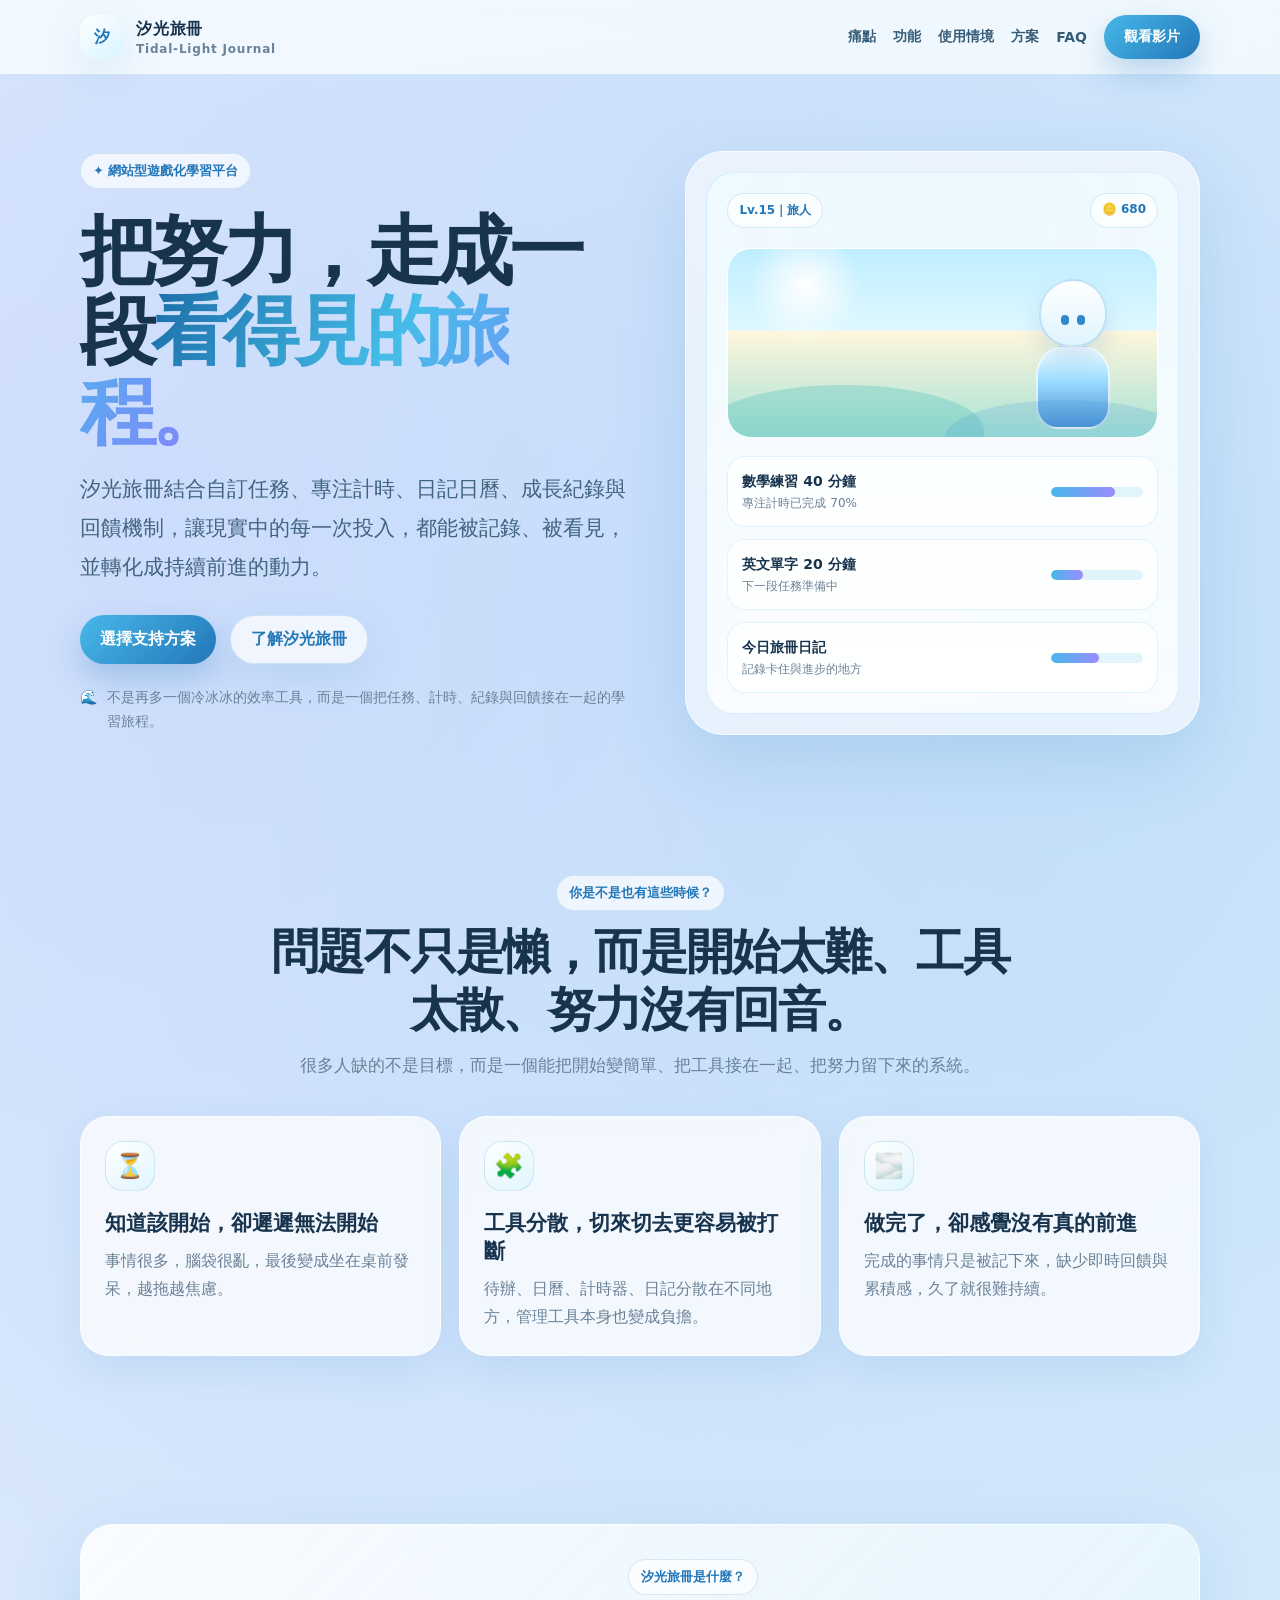
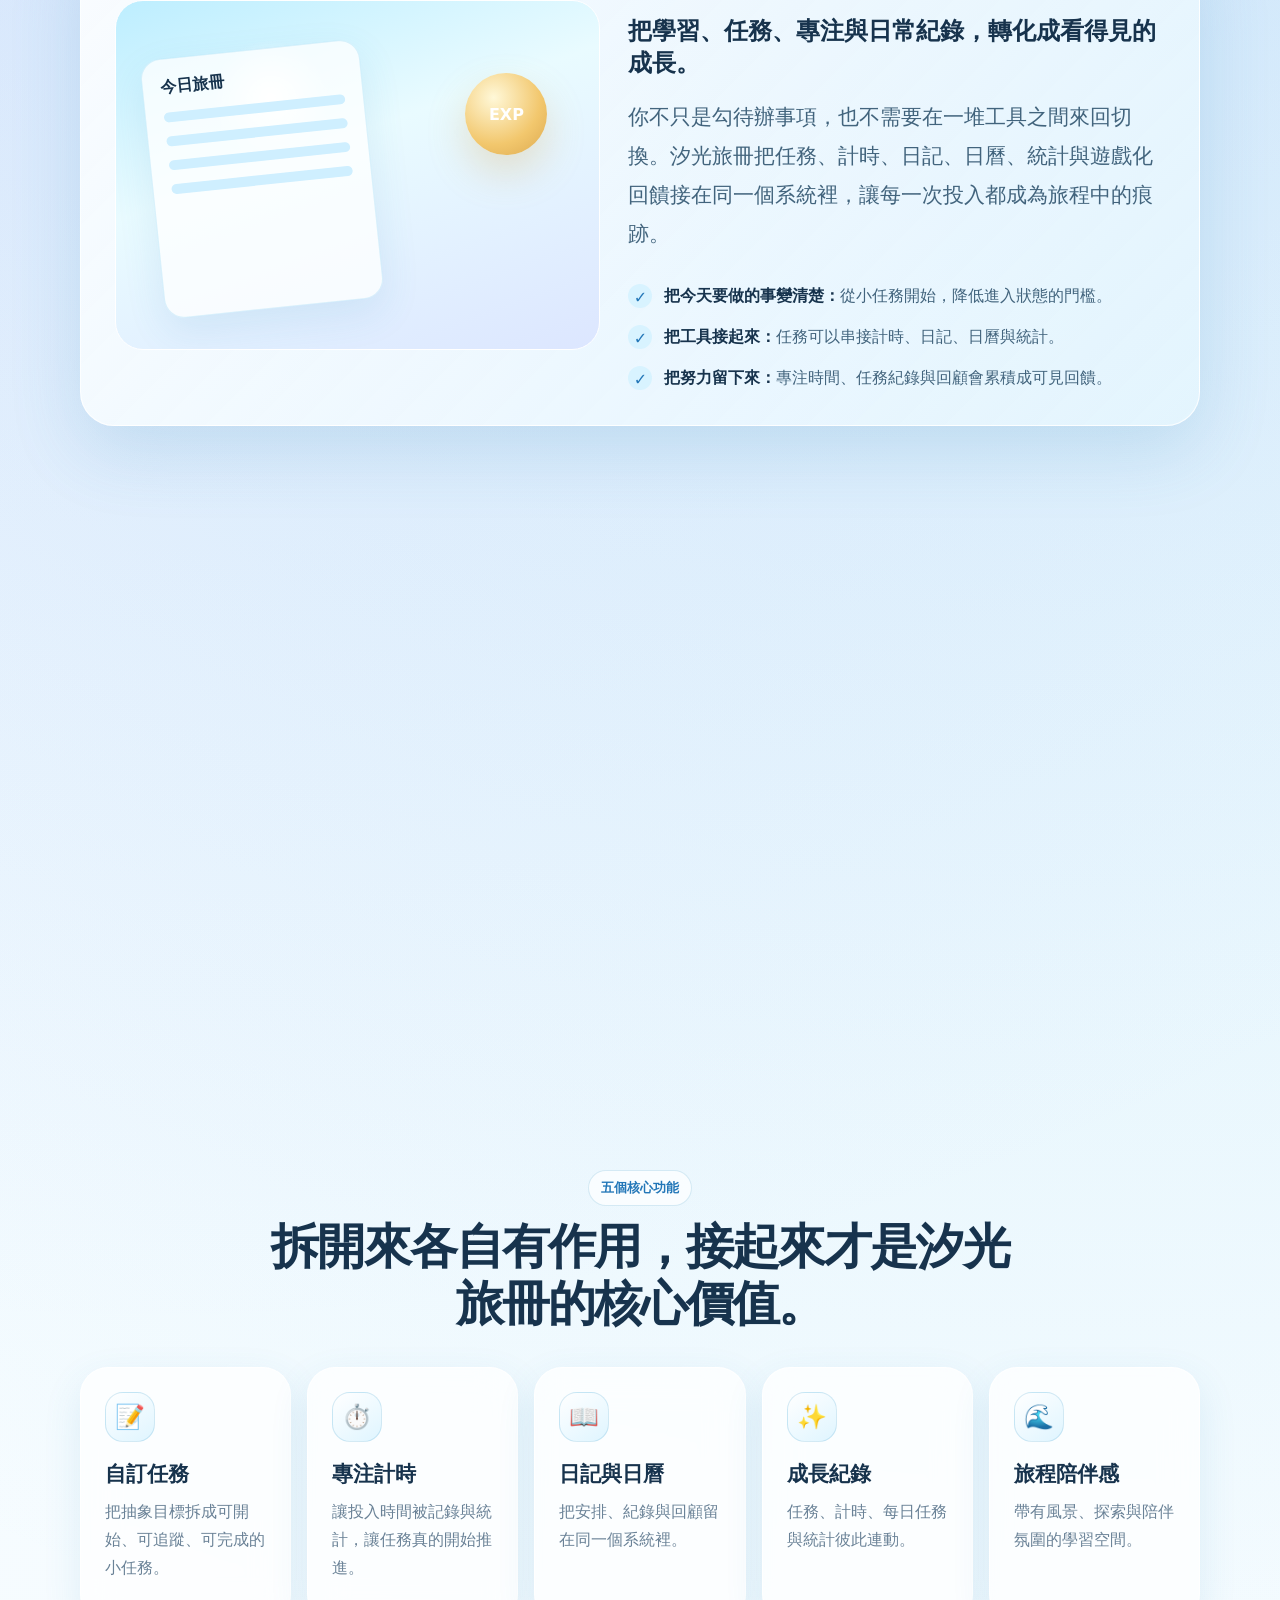
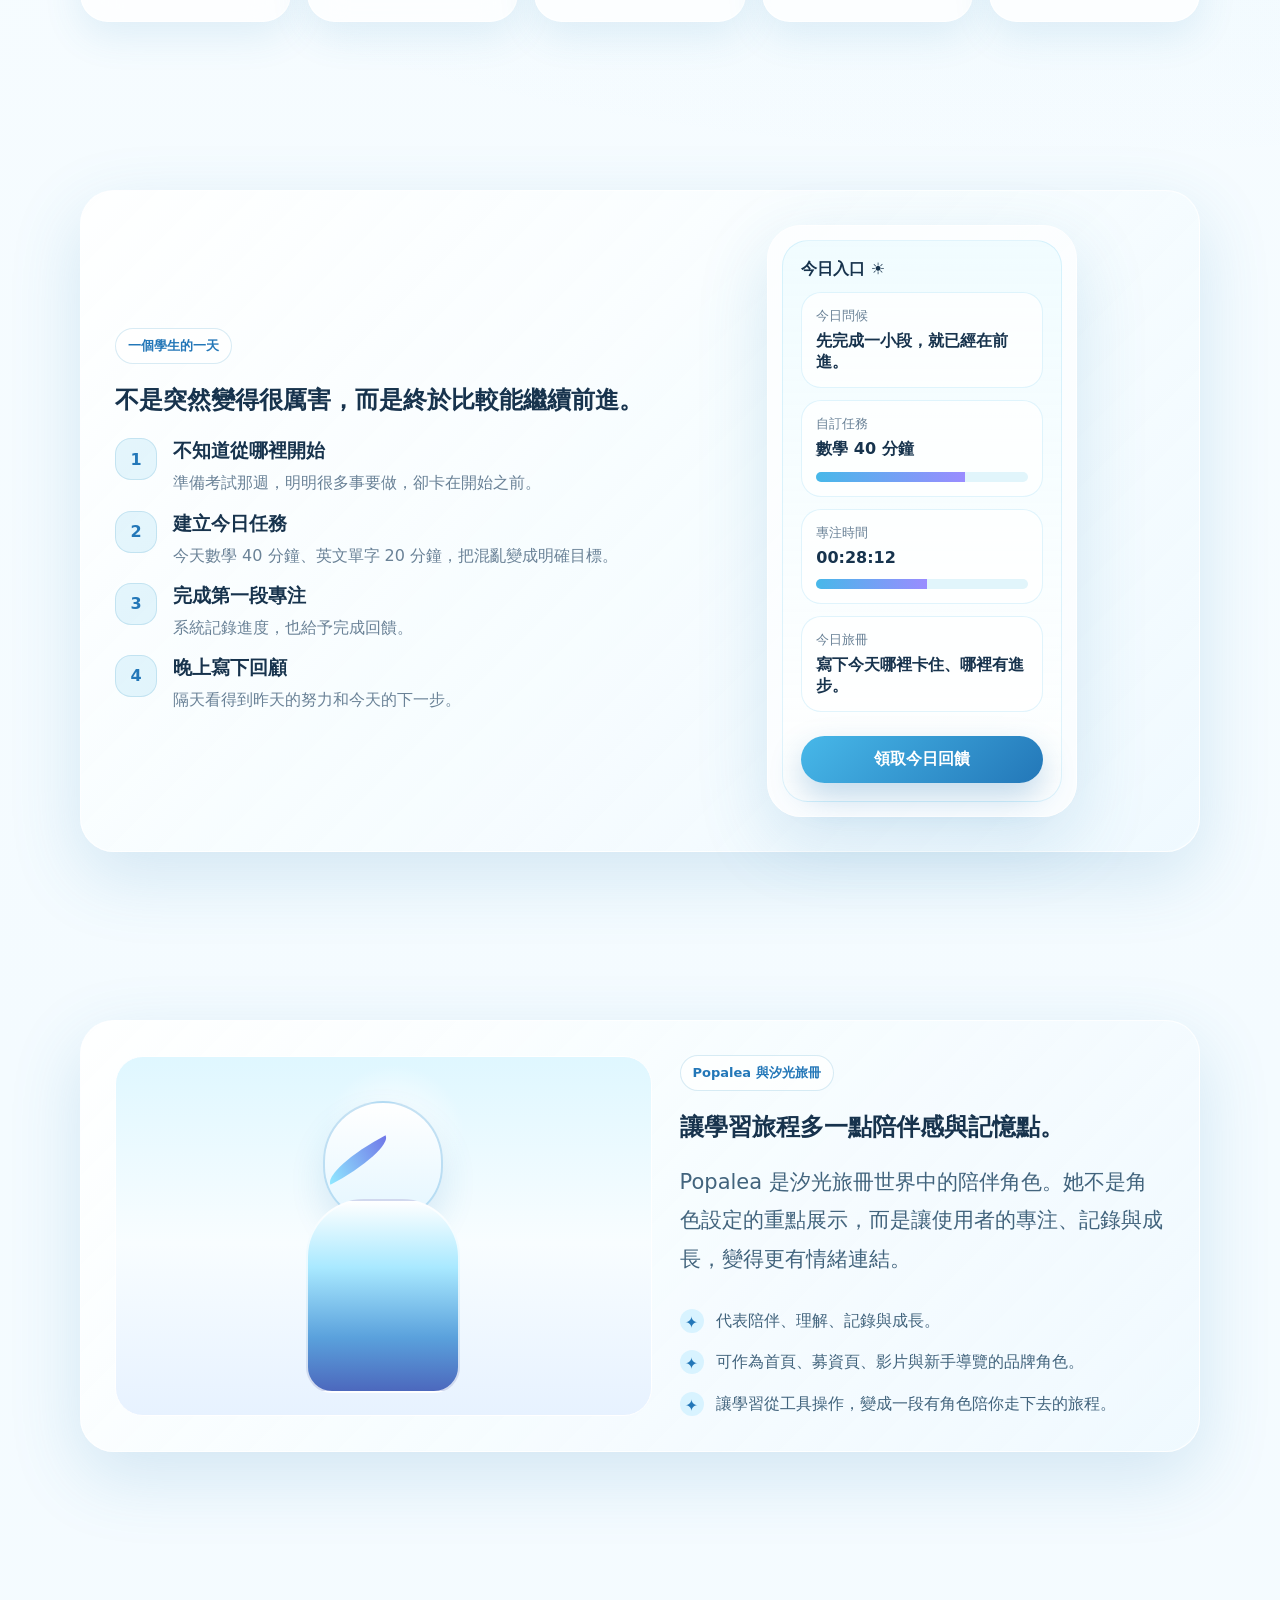
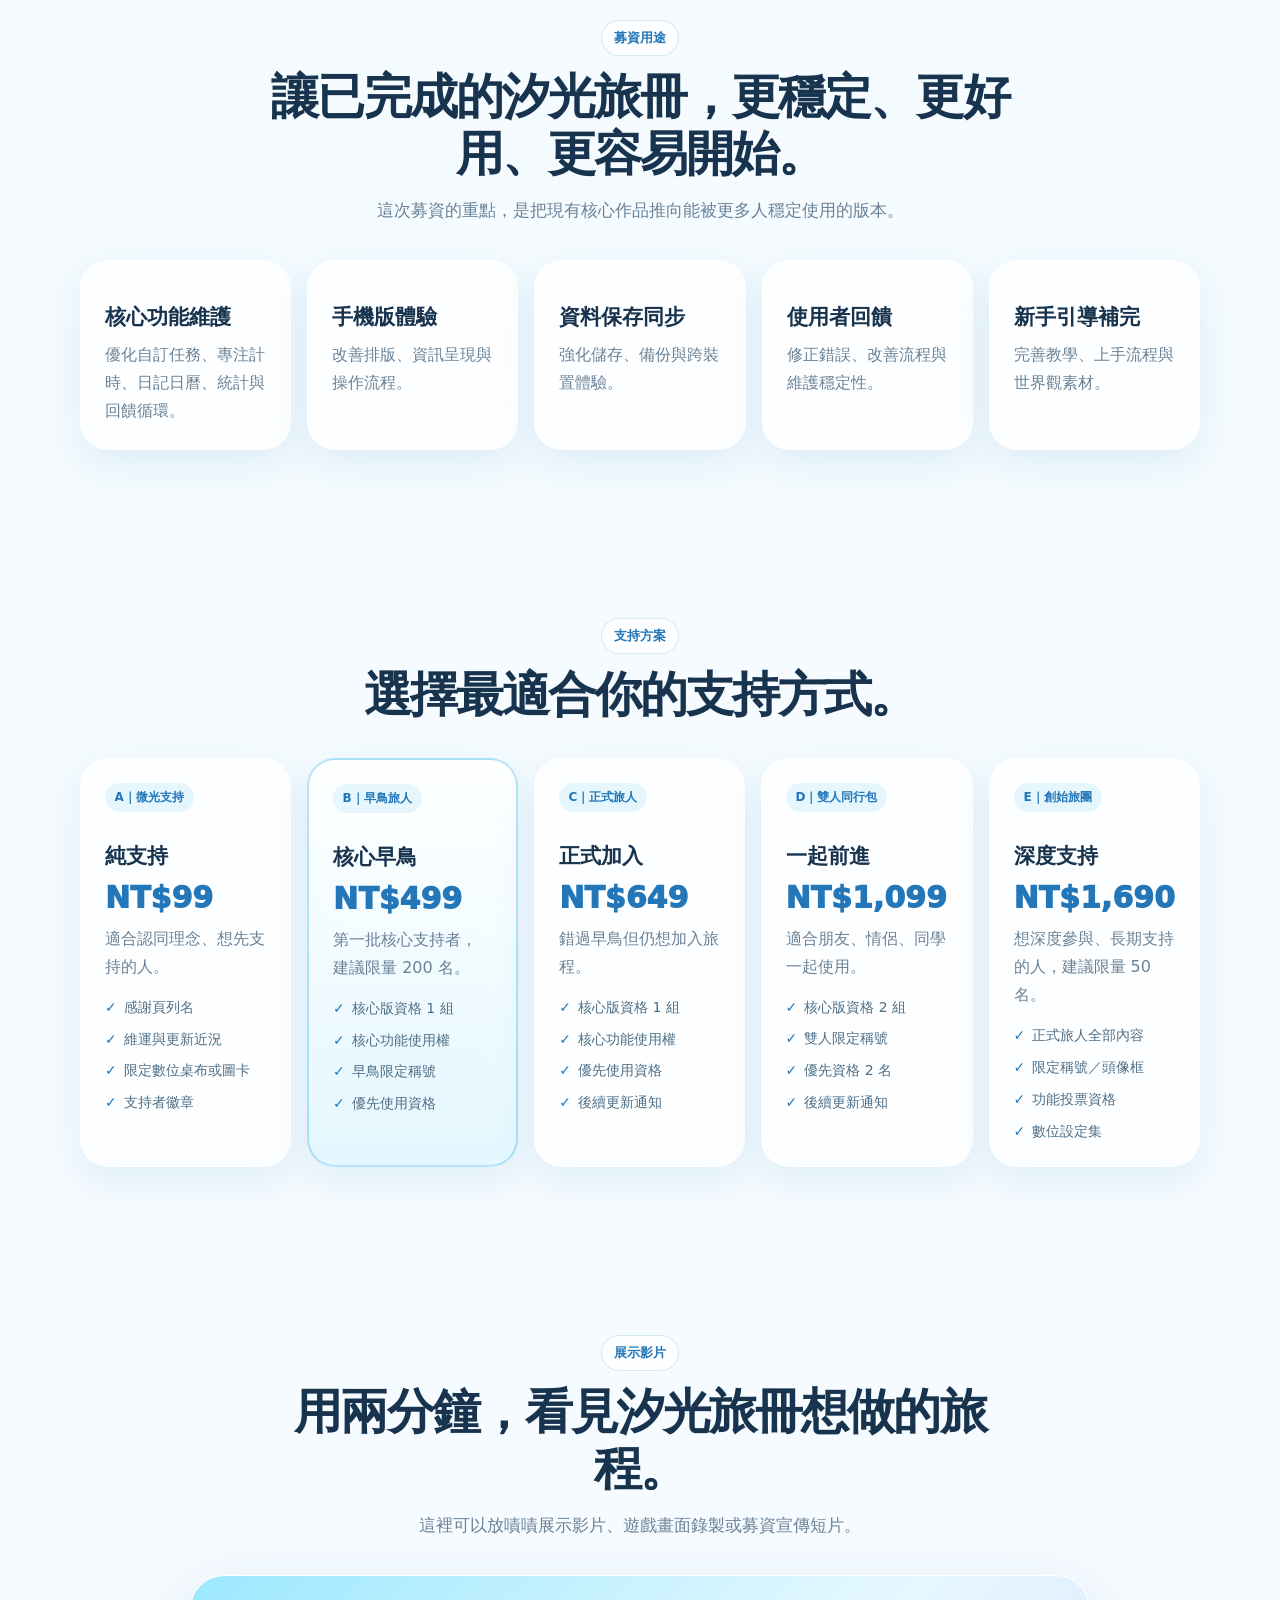
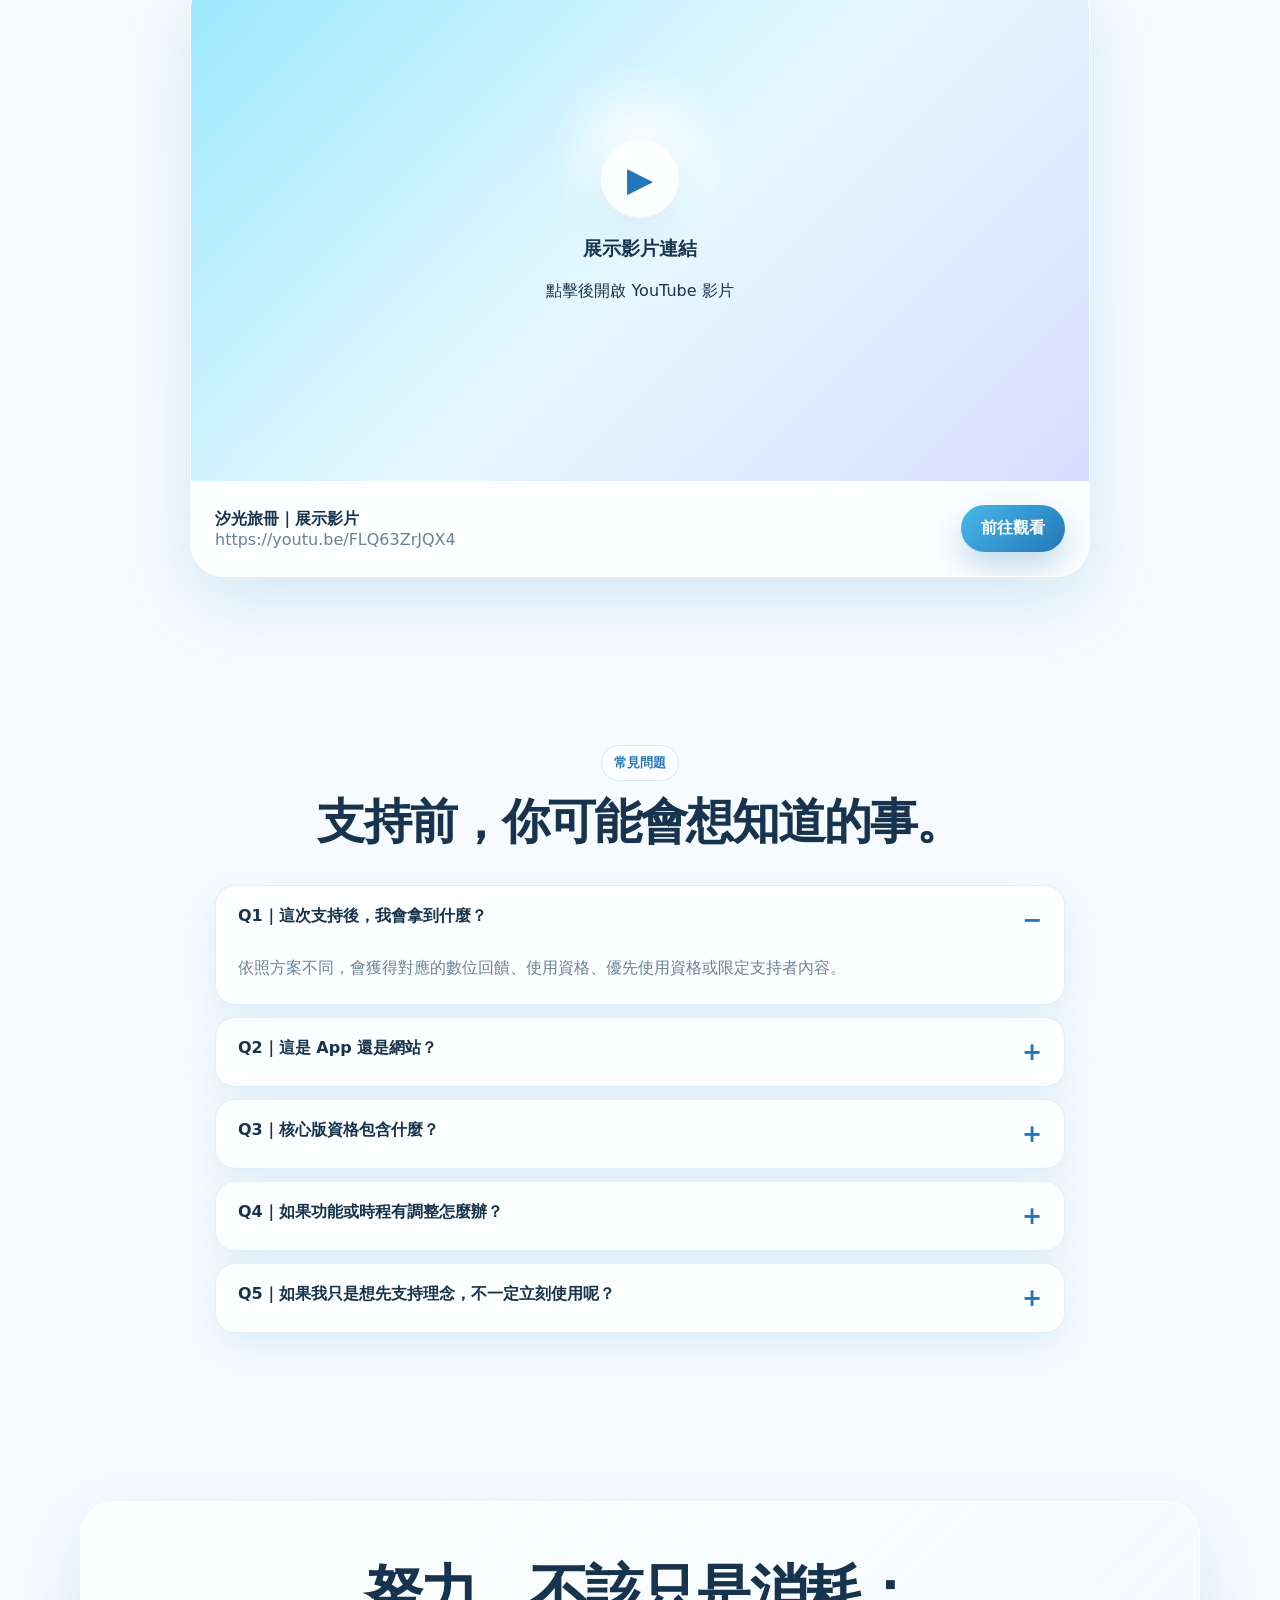
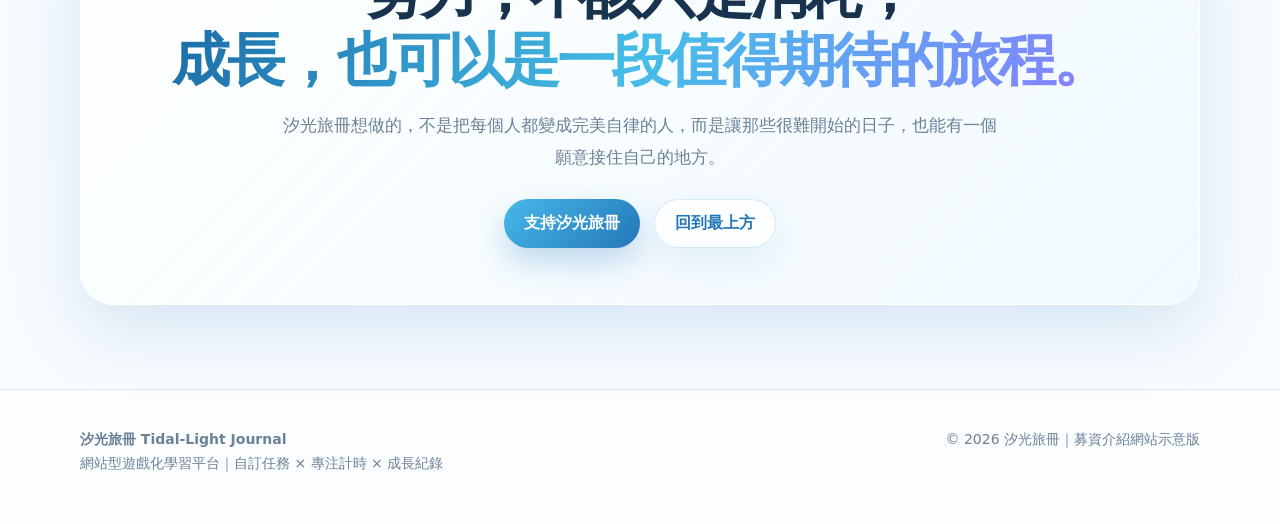
==== index.html @ 8e808dd4 "Rename xi_light_journal_intro_site.html to index.html" ====
<!DOCTYPE html>
<html lang="zh-Hant">
<head>
  <meta charset="UTF-8" />
  <meta name="viewport" content="width=device-width, initial-scale=1.0" />
  <title>汐光旅冊｜介紹網站</title>
  <meta name="description" content="汐光旅冊是一個以遊戲化為核心的網站型學習平台，結合自訂任務、專注計時、日記日曆、成長紀錄與回饋機制。" />
  <style>
    :root{
      --bg:#f4fbff;--card:rgba(255,255,255,.75);--ink:#17334d;--muted:#6a8297;--blue:#47b8e9;--deep:#2377b8;--line:rgba(77,162,206,.22);--gold:#f2c76d;--purple:#9a8cff;--shadow:0 24px 70px rgba(58,139,190,.18);--soft:0 14px 38px rgba(58,139,190,.12);--r:28px;--max:1120px
    }
    *{box-sizing:border-box} html{scroll-behavior:smooth} body{margin:0;font-family:"Noto Sans TC","Microsoft JhengHei",system-ui,sans-serif;color:var(--ink);background:radial-gradient(circle at 12% 6%,rgba(154,140,255,.2),transparent 30%),radial-gradient(circle at 84% 8%,rgba(71,184,233,.28),transparent 34%),linear-gradient(180deg,#fbfeff 0%,var(--bg) 50%,#f8fbff 100%);overflow-x:hidden} a{text-decoration:none;color:inherit}.container{width:min(var(--max),calc(100% - 40px));margin:auto}.nav{position:sticky;top:0;z-index:20;background:rgba(248,253,255,.82);backdrop-filter:blur(18px);border-bottom:1px solid var(--line)}.navin{height:74px;display:flex;align-items:center;justify-content:space-between;gap:18px}.brand{display:flex;align-items:center;gap:12px;font-weight:900;letter-spacing:.05em}.mark{width:44px;height:44px;border-radius:16px;display:grid;place-items:center;background:linear-gradient(140deg,#fff,#d7f4ff);color:var(--deep);box-shadow:var(--soft)}.brand small{display:block;color:var(--muted);font-size:12px;margin-top:2px}.links{display:flex;align-items:center;gap:17px;font-size:14px;font-weight:800;color:#365c78}.btn{display:inline-flex;align-items:center;justify-content:center;gap:8px;border-radius:999px;padding:13px 20px;font-weight:900;transition:.22s;white-space:nowrap}.btn:hover{transform:translateY(-2px)}.primary{color:white;background:linear-gradient(135deg,var(--blue),var(--deep));box-shadow:0 14px 32px rgba(35,119,184,.28)}.ghost{color:var(--deep);background:rgba(255,255,255,.72);border:1px solid var(--line);box-shadow:var(--soft)}.menu{display:none;border:1px solid var(--line);background:#fff;border-radius:14px;width:44px;height:44px;color:var(--deep);font-size:22px}.hero{padding:76px 0 56px}.hero-grid{display:grid;grid-template-columns:1.04fr .96fr;gap:48px;align-items:center}.eyebrow{display:inline-flex;align-items:center;gap:8px;padding:8px 12px;border:1px solid var(--line);border-radius:999px;background:rgba(255,255,255,.7);color:var(--deep);font-size:13px;font-weight:900}.hero h1{font-size:clamp(42px,6vw,76px);line-height:1.06;margin:22px 0 18px;letter-spacing:-.06em}.grad{background:linear-gradient(120deg,#1b6da7,#45bde8 50%,#897fff);-webkit-background-clip:text;background-clip:text;color:transparent}.lead{font-size:clamp(17px,2vw,21px);line-height:1.85;color:#42647d;margin:0 0 28px}.actions{display:flex;gap:14px;flex-wrap:wrap}.note{display:flex;gap:10px;margin-top:22px;color:var(--muted);line-height:1.7;font-size:14px}.mock{position:relative}.app{position:relative;min-height:520px;padding:20px;border-radius:38px;background:rgba(255,255,255,.58);border:1px solid rgba(255,255,255,.78);box-shadow:var(--shadow);backdrop-filter:blur(22px);overflow:hidden}.screen{min-height:480px;border-radius:28px;background:linear-gradient(180deg,rgba(239,250,255,.94),rgba(255,255,255,.76)),radial-gradient(circle at 50% 0%,rgba(71,184,233,.32),transparent 46%);border:1px solid rgba(71,184,233,.18);padding:20px;overflow:hidden}.screen-top{display:flex;justify-content:space-between;margin-bottom:20px}.pill{padding:8px 11px;border-radius:999px;background:rgba(255,255,255,.72);border:1px solid var(--line);font-size:12px;font-weight:800;color:var(--deep)}.scene{height:190px;border-radius:24px;border:1px solid #fff;background:radial-gradient(circle at 18% 20%,#fff,transparent 15%),linear-gradient(180deg,#bfeeff 0%,#dff8ff 43%,#fef6dc 44%,#a7e2d6 100%);position:relative;overflow:hidden}.scene:before,.scene:after{content:"";position:absolute;bottom:-38px;border-radius:50% 50% 0 0;background:rgba(75,185,184,.3)}.scene:before{width:280px;height:90px;left:-24px}.scene:after{width:240px;height:75px;right:-28px;background:rgba(60,157,211,.2)}.girl{position:absolute;right:36px;bottom:20px;width:96px;height:138px}.head{width:68px;height:68px;margin:auto;border-radius:50% 50% 46% 46%;background:linear-gradient(180deg,#fff,#dff4ff);border:2px solid rgba(90,170,220,.32);position:relative;box-shadow:0 12px 24px rgba(35,119,184,.16)}.head:before,.head:after{content:"";position:absolute;top:34px;width:8px;height:10px;border-radius:999px;background:#3188c8}.head:before{left:20px}.head:after{right:20px}.body{margin:-2px auto 0;width:74px;height:84px;border-radius:30px 30px 22px 22px;background:linear-gradient(180deg,#f8fdff,#9bddff 42%,#4e8fd6);border:2px solid rgba(255,255,255,.72)}.tasks{display:grid;gap:12px;margin-top:18px}.task{display:flex;justify-content:space-between;gap:12px;align-items:center;padding:14px;border-radius:18px;background:rgba(255,255,255,.76);border:1px solid rgba(71,184,233,.16)}.task strong{font-size:14px}.task span{display:block;color:var(--muted);font-size:12px;margin-top:4px}.prog{width:92px;height:10px;border-radius:999px;background:#e2f4fb;overflow:hidden;flex:none}.prog i{display:block;height:100%;border-radius:inherit;background:linear-gradient(90deg,var(--blue),var(--purple))}section{padding:84px 0}.section-head{text-align:center;max-width:780px;margin:0 auto 34px}.section-head h2{font-size:clamp(30px,4vw,48px);line-height:1.2;margin:12px 0;letter-spacing:-.04em}.section-head p{margin:0;color:var(--muted);font-size:17px;line-height:1.85}.grid3{display:grid;grid-template-columns:repeat(3,1fr);gap:18px}.card{background:var(--card);border:1px solid rgba(255,255,255,.82);border-radius:var(--r);padding:24px;box-shadow:var(--soft);backdrop-filter:blur(18px)}.icon{width:50px;height:50px;border-radius:18px;background:linear-gradient(145deg,#fff,#dff5ff);color:var(--deep);display:grid;place-items:center;font-size:24px;border:1px solid var(--line)}.card h3{margin:18px 0 10px;font-size:21px}.card p{margin:0;color:var(--muted);line-height:1.75}.what{display:grid;grid-template-columns:.95fr 1.05fr;gap:28px;align-items:center;padding:34px;border-radius:34px;background:linear-gradient(135deg,rgba(255,255,255,.86),rgba(230,247,255,.72));border:1px solid rgba(255,255,255,.86);box-shadow:var(--shadow)}.visual{min-height:350px;border-radius:28px;background:radial-gradient(circle at 32% 28%,#fff,transparent 14%),linear-gradient(160deg,#bdeeff,#e9fbff 42%,#dce6ff);position:relative;overflow:hidden;border:1px solid #fff}.journal{position:absolute;left:36px;top:48px;width:220px;height:260px;border-radius:20px;background:rgba(255,255,255,.76);border:1px solid rgba(71,184,233,.18);box-shadow:var(--soft);transform:rotate(-6deg);padding:18px}.journal div{height:10px;border-radius:999px;background:#cfefff;margin:14px 0}.coin{position:absolute;right:52px;top:72px;width:82px;height:82px;border-radius:50%;background:radial-gradient(circle at 35% 30%,#fff8d8,#f2c76d 60%,#dba84e);display:grid;place-items:center;color:white;font-weight:900;box-shadow:0 18px 38px rgba(219,168,78,.28)}.checks{display:grid;gap:14px;margin-top:22px}.check{display:flex;gap:12px;line-height:1.7;color:#42647d}.check b{color:var(--ink)}.badge{width:24px;height:24px;display:grid;place-items:center;flex:none;border-radius:999px;background:#d8f3ff;color:var(--deep);font-weight:900;margin-top:2px}.flow{display:grid;grid-template-columns:repeat(5,1fr);gap:14px}.step{text-align:center;padding:22px 16px;border-radius:22px;background:rgba(255,255,255,.72);border:1px solid rgba(71,184,233,.18);box-shadow:var(--soft)}.num{width:38px;height:38px;margin:0 auto 12px;border-radius:14px;background:linear-gradient(135deg,var(--blue),var(--deep));display:grid;place-items:center;color:white;font-weight:900}.step h3{font-size:16px;margin:0 0 8px}.step p{font-size:13px;color:var(--muted);line-height:1.6;margin:0}.features,.plans,.use{display:grid;grid-template-columns:repeat(5,1fr);gap:16px}.feature{min-height:255px}.story,.popalea,.cta-card{border-radius:34px;background:linear-gradient(135deg,rgba(255,255,255,.88),rgba(238,249,255,.74));border:1px solid rgba(255,255,255,.86);box-shadow:var(--shadow);padding:34px}.story-grid,.pop-grid{display:grid;grid-template-columns:1.05fr .95fr;gap:28px;align-items:center}.timeline{display:grid;gap:14px;margin-top:22px}.ti{display:grid;grid-template-columns:44px 1fr;gap:14px}.dot{width:42px;height:42px;border-radius:16px;background:rgba(71,184,233,.13);border:1px solid var(--line);color:var(--deep);display:grid;place-items:center;font-weight:900}.ti h3{margin:0 0 5px}.ti p{margin:0;color:var(--muted);line-height:1.7}.phone{max-width:310px;margin:auto;padding:14px;border-radius:34px;background:rgba(255,255,255,.66);border:1px solid #fff;box-shadow:var(--shadow)}.phones{min-height:520px;border-radius:26px;padding:18px;background:linear-gradient(180deg,rgba(240,252,255,.96),rgba(255,255,255,.78));border:1px solid rgba(71,184,233,.16)}.mini{background:rgba(255,255,255,.75);border:1px solid rgba(71,184,233,.16);border-radius:20px;padding:14px;margin:12px 0}.mini small{display:block;color:var(--muted);margin-bottom:6px}.bar{height:10px;background:#e1f5fb;border-radius:999px;overflow:hidden;margin-top:12px}.bar i{display:block;height:100%;background:linear-gradient(90deg,var(--blue),var(--purple))}.pop-visual{min-height:360px;border-radius:28px;background:radial-gradient(circle at 52% 22%,#fff,transparent 18%),linear-gradient(180deg,#dff7ff,#f8fdff 52%,#e7f2ff);position:relative;border:1px solid #fff;overflow:hidden}.pop-figure{position:absolute;left:50%;bottom:22px;transform:translateX(-50%);width:190px;height:300px}.pop-figure:before{content:"";position:absolute;left:50%;transform:translateX(-50%);top:8px;width:116px;height:116px;border-radius:50% 50% 45% 45%;background:linear-gradient(#fff,#e4f6ff);border:2px solid rgba(90,170,220,.35);box-shadow:0 18px 35px rgba(35,119,184,.14)}.pop-figure:after{content:"";position:absolute;left:50%;transform:translateX(-50%);bottom:0;width:150px;height:190px;border-radius:58px 58px 26px 26px;background:linear-gradient(180deg,#fff,#a9e9ff 35%,#5aa1dc 72%,#4c68bd);border:2px solid rgba(255,255,255,.74)}.feather{position:absolute;left:34px;top:58px;width:72px;height:18px;border-radius:100% 0 100% 0;background:linear-gradient(90deg,#90e8ff,#7077e8);transform:rotate(-28deg);z-index:2}.price{font-size:30px;font-weight:950;color:var(--deep);margin:8px 0 10px}.tag{display:inline-flex;padding:6px 10px;border-radius:999px;background:rgba(71,184,233,.12);color:var(--deep);font-size:12px;font-weight:900;margin-bottom:12px}.plan{min-height:330px}.featured{border:2px solid rgba(71,184,233,.38);transform:translateY(-8px);background:linear-gradient(180deg,rgba(255,255,255,.88),rgba(222,246,255,.74))}.plan ul{list-style:none;padding:0;margin:16px 0 0;display:grid;gap:10px;color:#4e6e86;font-size:14px;line-height:1.55}.plan li:before{content:"✓";color:var(--deep);font-weight:900;margin-right:7px}.faq{max-width:850px;margin:auto;display:grid;gap:12px}details{border-radius:20px;background:rgba(255,255,255,.74);border:1px solid rgba(71,184,233,.18);box-shadow:var(--soft);overflow:hidden}summary{cursor:pointer;padding:20px 22px;font-weight:900;list-style:none;display:flex;justify-content:space-between;gap:16px}summary::-webkit-details-marker{display:none}summary:after{content:"+";color:var(--deep);font-size:24px}details[open] summary:after{content:"−"}details p{margin:0;padding:0 22px 22px;color:var(--muted);line-height:1.75}.video-card{max-width:900px;margin:auto;border-radius:34px;overflow:hidden;background:rgba(255,255,255,.74);border:1px solid #fff;box-shadow:var(--shadow)}.video{aspect-ratio:16/9;background:radial-gradient(circle at 50% 35%,#fff,transparent 16%),linear-gradient(135deg,#9ce8ff,#e6f8ff 52%,#d9ddff);display:grid;place-items:center;text-align:center;padding:28px}.play{width:78px;height:78px;margin:0 auto 18px;border-radius:50%;background:rgba(255,255,255,.78);color:var(--deep);font-size:34px;display:grid;place-items:center;box-shadow:var(--soft)}.video-info{padding:24px;display:flex;justify-content:space-between;align-items:center;gap:18px;flex-wrap:wrap}.cta-card{text-align:center;padding:56px 28px}.cta-card h2{font-size:clamp(32px,4.8vw,58px);line-height:1.18;letter-spacing:-.05em;margin:0 0 14px}.cta-card p{max-width:720px;margin:0 auto 26px;color:var(--muted);line-height:1.9;font-size:17px}footer{padding:38px 0 48px;border-top:1px solid var(--line);color:var(--muted);background:rgba(255,255,255,.34)}.footer{display:flex;justify-content:space-between;gap:20px;flex-wrap:wrap;font-size:14px;line-height:1.7}.reveal{opacity:0;transform:translateY(18px);transition:.7s}.reveal.show{opacity:1;transform:translateY(0)}.top{position:fixed;right:22px;bottom:22px;width:48px;height:48px;border-radius:16px;border:1px solid #fff;background:rgba(255,255,255,.78);color:var(--deep);box-shadow:var(--soft);display:grid;place-items:center;font-weight:900;opacity:0;transform:translateY(10px);transition:.22s}.top.show{opacity:1;transform:translateY(0)}@media(max-width:1080px){.features,.plans,.use{grid-template-columns:repeat(2,1fr)}.flow{grid-template-columns:repeat(3,1fr)}.featured{transform:none}}@media(max-width:880px){.hero-grid,.what,.story-grid,.pop-grid{grid-template-columns:1fr}.grid3{grid-template-columns:1fr}.links{position:absolute;left:20px;right:20px;top:84px;padding:18px;display:none;flex-direction:column;align-items:stretch;border-radius:24px;background:rgba(255,255,255,.96);box-shadow:var(--shadow);border:1px solid #fff}.links.open{display:flex}.links .btn{width:100%}.menu{display:block}.navin{height:68px}}@media(max-width:640px){.container{width:min(100% - 28px,var(--max))}.hero{padding:52px 0 34px}.actions{flex-direction:column}.btn{width:100%}section{padding:64px 0}.features,.plans,.use,.flow{grid-template-columns:1fr}.what,.story,.popalea{padding:22px}.app{padding:12px;border-radius:28px}.screen{padding:14px}.video-info{align-items:stretch}}
  </style>
</head>
<body>
  <header class="nav"><div class="container navin"><a class="brand" href="#top"><span class="mark">汐</span><span>汐光旅冊<small>Tidal-Light Journal</small></span></a><button class="menu" id="menu">☰</button><nav class="links" id="links"><a href="#problem">痛點</a><a href="#features">功能</a><a href="#story">使用情境</a><a href="#plans">方案</a><a href="#faq">FAQ</a><a class="btn primary" href="#video">觀看影片</a></nav></div></header>
  <main id="top">
    <section class="hero"><div class="container hero-grid"><div class="reveal"><span class="eyebrow">✦ 網站型遊戲化學習平台</span><h1>把努力，走成一段<span class="grad">看得見的旅程。</span></h1><p class="lead">汐光旅冊結合自訂任務、專注計時、日記日曆、成長紀錄與回饋機制，讓現實中的每一次投入，都能被記錄、被看見，並轉化成持續前進的動力。</p><div class="actions"><a class="btn primary" href="#plans">選擇支持方案</a><a class="btn ghost" href="#what">了解汐光旅冊</a></div><div class="note"><span>🌊</span><span>不是再多一個冷冰冰的效率工具，而是一個把任務、計時、紀錄與回饋接在一起的學習旅程。</span></div></div><div class="mock reveal"><div class="app"><div class="screen"><div class="screen-top"><span class="pill">Lv.15｜旅人</span><span class="pill">🪙 680</span></div><div class="scene"><div class="girl"><div class="head"></div><div class="body"></div></div></div><div class="tasks"><div class="task"><div><strong>數學練習 40 分鐘</strong><span>專注計時已完成 70%</span></div><div class="prog"><i style="width:70%"></i></div></div><div class="task"><div><strong>英文單字 20 分鐘</strong><span>下一段任務準備中</span></div><div class="prog"><i style="width:35%"></i></div></div><div class="task"><div><strong>今日旅冊日記</strong><span>記錄卡住與進步的地方</span></div><div class="prog"><i style="width:52%"></i></div></div></div></div></div></div></div></section>
    <section id="problem"><div class="container"><div class="section-head reveal"><span class="eyebrow">你是不是也有這些時候？</span><h2>問題不只是懶，而是開始太難、工具太散、努力沒有回音。</h2><p>很多人缺的不是目標，而是一個能把開始變簡單、把工具接在一起、把努力留下來的系統。</p></div><div class="grid3"><article class="card reveal"><div class="icon">⏳</div><h3>知道該開始，卻遲遲無法開始</h3><p>事情很多，腦袋很亂，最後變成坐在桌前發呆，越拖越焦慮。</p></article><article class="card reveal"><div class="icon">🧩</div><h3>工具分散，切來切去更容易被打斷</h3><p>待辦、日曆、計時器、日記分散在不同地方，管理工具本身也變成負擔。</p></article><article class="card reveal"><div class="icon">🌫️</div><h3>做完了，卻感覺沒有真的前進</h3><p>完成的事情只是被記下來，缺少即時回饋與累積感，久了就很難持續。</p></article></div></div></section>
    <section id="what"><div class="container"><div class="what reveal"><div class="visual"><div class="journal"><strong>今日旅冊</strong><div></div><div></div><div></div><div></div></div><div class="coin">EXP</div></div><div><span class="eyebrow">汐光旅冊是什麼？</span><h2>把學習、任務、專注與日常紀錄，轉化成看得見的成長。</h2><p class="lead">你不只是勾待辦事項，也不需要在一堆工具之間來回切換。汐光旅冊把任務、計時、日記、日曆、統計與遊戲化回饋接在同一個系統裡，讓每一次投入都成為旅程中的痕跡。</p><div class="checks"><div class="check"><span class="badge">✓</span><span><b>把今天要做的事變清楚：</b>從小任務開始，降低進入狀態的門檻。</span></div><div class="check"><span class="badge">✓</span><span><b>把工具接起來：</b>任務可以串接計時、日記、日曆與統計。</span></div><div class="check"><span class="badge">✓</span><span><b>把努力留下來：</b>專注時間、任務紀錄與回顧會累積成可見回饋。</span></div></div></div></div></div></section>
    <section id="flow"><div class="container"><div class="section-head reveal"><span class="eyebrow">使用循環</span><h2>建立任務 → 串接工具 → 開始投入 → 形成回饋 → 繼續前進</h2><p>汐光旅冊接起來的不是單一功能，而是一條從「想做」走到「真的開始」的路。</p></div><div class="flow"><div class="step reveal"><div class="num">1</div><h3>建立任務</h3><p>把今天要做的事拆成可執行的小目標。</p></div><div class="step reveal"><div class="num">2</div><h3>串接工具</h3><p>任務連到計時、日記、日曆與統計。</p></div><div class="step reveal"><div class="num">3</div><h3>開始投入</h3><p>按下專注計時，先完成一小段。</p></div><div class="step reveal"><div class="num">4</div><h3>形成回饋</h3><p>留下時間、完成紀錄與成長進度。</p></div><div class="step reveal"><div class="num">5</div><h3>繼續前進</h3><p>隔天看見昨天的努力與下一步。</p></div></div></div></section>
    <section id="features"><div class="container"><div class="section-head reveal"><span class="eyebrow">五個核心功能</span><h2>拆開來各自有作用，接起來才是汐光旅冊的核心價值。</h2></div><div class="features"><article class="card feature reveal"><div class="icon">📝</div><h3>自訂任務</h3><p>把抽象目標拆成可開始、可追蹤、可完成的小任務。</p></article><article class="card feature reveal"><div class="icon">⏱️</div><h3>專注計時</h3><p>讓投入時間被記錄與統計，讓任務真的開始推進。</p></article><article class="card feature reveal"><div class="icon">📖</div><h3>日記與日曆</h3><p>把安排、紀錄與回顧留在同一個系統裡。</p></article><article class="card feature reveal"><div class="icon">✨</div><h3>成長紀錄</h3><p>任務、計時、每日任務與統計彼此連動。</p></article><article class="card feature reveal"><div class="icon">🌊</div><h3>旅程陪伴感</h3><p>帶有風景、探索與陪伴氛圍的學習空間。</p></article></div></div></section>
    <section id="story"><div class="container"><div class="story reveal"><div class="story-grid"><div><span class="eyebrow">一個學生的一天</span><h2>不是突然變得很厲害，而是終於比較能繼續前進。</h2><div class="timeline"><div class="ti"><div class="dot">1</div><div><h3>不知道從哪裡開始</h3><p>準備考試那週，明明很多事要做，卻卡在開始之前。</p></div></div><div class="ti"><div class="dot">2</div><div><h3>建立今日任務</h3><p>今天數學 40 分鐘、英文單字 20 分鐘，把混亂變成明確目標。</p></div></div><div class="ti"><div class="dot">3</div><div><h3>完成第一段專注</h3><p>系統記錄進度，也給予完成回饋。</p></div></div><div class="ti"><div class="dot">4</div><div><h3>晚上寫下回顧</h3><p>隔天看得到昨天的努力和今天的下一步。</p></div></div></div></div><div class="phone"><div class="phones"><strong>今日入口 ☀️</strong><div class="mini"><small>今日問候</small><strong>先完成一小段，就已經在前進。</strong></div><div class="mini"><small>自訂任務</small><strong>數學 40 分鐘</strong><div class="bar"><i style="width:70%"></i></div></div><div class="mini"><small>專注時間</small><strong>00:28:12</strong><div class="bar"><i style="width:52%"></i></div></div><div class="mini"><small>今日旅冊</small><strong>寫下今天哪裡卡住、哪裡有進步。</strong></div><a class="btn primary" href="#plans" style="width:100%;margin-top:12px">領取今日回饋</a></div></div></div></div></div></section>
    <section id="popalea"><div class="container"><div class="popalea reveal"><div class="pop-grid"><div class="pop-visual"><div class="pop-figure"><div class="feather"></div></div></div><div><span class="eyebrow">Popalea 與汐光旅冊</span><h2>讓學習旅程多一點陪伴感與記憶點。</h2><p class="lead">Popalea 是汐光旅冊世界中的陪伴角色。她不是角色設定的重點展示，而是讓使用者的專注、記錄與成長，變得更有情緒連結。</p><div class="checks"><div class="check"><span class="badge">✦</span><span>代表陪伴、理解、記錄與成長。</span></div><div class="check"><span class="badge">✦</span><span>可作為首頁、募資頁、影片與新手導覽的品牌角色。</span></div><div class="check"><span class="badge">✦</span><span>讓學習從工具操作，變成一段有角色陪你走下去的旅程。</span></div></div></div></div></div></div></section>
    <section id="use"><div class="container"><div class="section-head reveal"><span class="eyebrow">募資用途</span><h2>讓已完成的汐光旅冊，更穩定、更好用、更容易開始。</h2><p>這次募資的重點，是把現有核心作品推向能被更多人穩定使用的版本。</p></div><div class="use"><div class="card reveal"><h3>核心功能維護</h3><p>優化自訂任務、專注計時、日記日曆、統計與回饋循環。</p></div><div class="card reveal"><h3>手機版體驗</h3><p>改善排版、資訊呈現與操作流程。</p></div><div class="card reveal"><h3>資料保存同步</h3><p>強化儲存、備份與跨裝置體驗。</p></div><div class="card reveal"><h3>使用者回饋</h3><p>修正錯誤、改善流程與維護穩定性。</p></div><div class="card reveal"><h3>新手引導補完</h3><p>完善教學、上手流程與世界觀素材。</p></div></div></div></section>
    <section id="plans"><div class="container"><div class="section-head reveal"><span class="eyebrow">支持方案</span><h2>選擇最適合你的支持方式。</h2></div><div class="plans"><article class="card plan reveal"><span class="tag">A｜微光支持</span><h3>純支持</h3><div class="price">NT$99</div><p>適合認同理念、想先支持的人。</p><ul><li>感謝頁列名</li><li>維運與更新近況</li><li>限定數位桌布或圖卡</li><li>支持者徽章</li></ul></article><article class="card plan featured reveal"><span class="tag">B｜早鳥旅人</span><h3>核心早鳥</h3><div class="price">NT$499</div><p>第一批核心支持者，建議限量 200 名。</p><ul><li>核心版資格 1 組</li><li>核心功能使用權</li><li>早鳥限定稱號</li><li>優先使用資格</li></ul></article><article class="card plan reveal"><span class="tag">C｜正式旅人</span><h3>正式加入</h3><div class="price">NT$649</div><p>錯過早鳥但仍想加入旅程。</p><ul><li>核心版資格 1 組</li><li>核心功能使用權</li><li>優先使用資格</li><li>後續更新通知</li></ul></article><article class="card plan reveal"><span class="tag">D｜雙人同行包</span><h3>一起前進</h3><div class="price">NT$1,099</div><p>適合朋友、情侶、同學一起使用。</p><ul><li>核心版資格 2 組</li><li>雙人限定稱號</li><li>優先資格 2 名</li><li>後續更新通知</li></ul></article><article class="card plan reveal"><span class="tag">E｜創始旅團</span><h3>深度支持</h3><div class="price">NT$1,690</div><p>想深度參與、長期支持的人，建議限量 50 名。</p><ul><li>正式旅人全部內容</li><li>限定稱號／頭像框</li><li>功能投票資格</li><li>數位設定集</li></ul></article></div></div></section>
    <section id="video"><div class="container"><div class="section-head reveal"><span class="eyebrow">展示影片</span><h2>用兩分鐘，看見汐光旅冊想做的旅程。</h2><p>這裡可以放嘖嘖展示影片、遊戲畫面錄製或募資宣傳短片。</p></div><div class="video-card reveal"><a class="video" href="https://youtu.be/FLQ63ZrJQX4" target="_blank" rel="noopener"><div><div class="play">▶</div><h3>展示影片連結</h3><p>點擊後開啟 YouTube 影片</p></div></a><div class="video-info"><div><strong>汐光旅冊｜展示影片</strong><br><span style="color:var(--muted)">https://youtu.be/FLQ63ZrJQX4</span></div><a class="btn primary" href="https://youtu.be/FLQ63ZrJQX4" target="_blank" rel="noopener">前往觀看</a></div></div></div></section>
    <section id="faq"><div class="container"><div class="section-head reveal"><span class="eyebrow">常見問題</span><h2>支持前，你可能會想知道的事。</h2></div><div class="faq reveal"><details open><summary>Q1｜這次支持後，我會拿到什麼？</summary><p>依照方案不同，會獲得對應的數位回饋、使用資格、優先使用資格或限定支持者內容。</p></details><details><summary>Q2｜這是 App 還是網站？</summary><p>現階段以網站形式為主，方便直接使用、展示與持續更新，後續再視發展規劃其他版本。</p></details><details><summary>Q3｜核心版資格包含什麼？</summary><p>核心版資格包含自訂任務、專注計時、日記日曆、基礎統計與遊戲化回饋等核心使用內容。</p></details><details><summary>Q4｜如果功能或時程有調整怎麼辦？</summary><p>若因穩定性、使用回饋或整體體驗考量需要調整，會向支持者更新說明，並以維持可用性與完成度為優先。</p></details><details><summary>Q5｜如果我只是想先支持理念，不一定立刻使用呢？</summary><p>可以選擇低門檻支持方案，用行動支持汐光旅冊繼續維運與更新。</p></details></div></div></section>
    <section><div class="container"><div class="cta-card reveal"><h2>努力，不該只是消耗；<br><span class="grad">成長，也可以是一段值得期待的旅程。</span></h2><p>汐光旅冊想做的，不是把每個人都變成完美自律的人，而是讓那些很難開始的日子，也能有一個願意接住自己的地方。</p><div class="actions" style="justify-content:center"><a class="btn primary" href="#plans">支持汐光旅冊</a><a class="btn ghost" href="#top">回到最上方</a></div></div></div></section>
  </main>
  <footer><div class="container footer"><div><strong>汐光旅冊 Tidal-Light Journal</strong><br>網站型遊戲化學習平台｜自訂任務 × 專注計時 × 成長紀錄</div><div>© 2026 汐光旅冊｜募資介紹網站示意版</div></div></footer><a class="top" id="toTop" href="#top">↑</a>
  <script>
    const menu=document.getElementById('menu'),links=document.getElementById('links'),toTop=document.getElementById('toTop');
    menu.addEventListener('click',()=>links.classList.toggle('open'));
    links.querySelectorAll('a').forEach(a=>a.addEventListener('click',()=>links.classList.remove('open')));
    const ob=new IntersectionObserver(es=>es.forEach(e=>{if(e.isIntersecting){e.target.classList.add('show');ob.unobserve(e.target)}}),{threshold:.12});
    document.querySelectorAll('.reveal').forEach(el=>ob.observe(el));
    window.addEventListener('scroll',()=>toTop.classList.toggle('show',scrollY>640));
  </script>
</body>
</html>
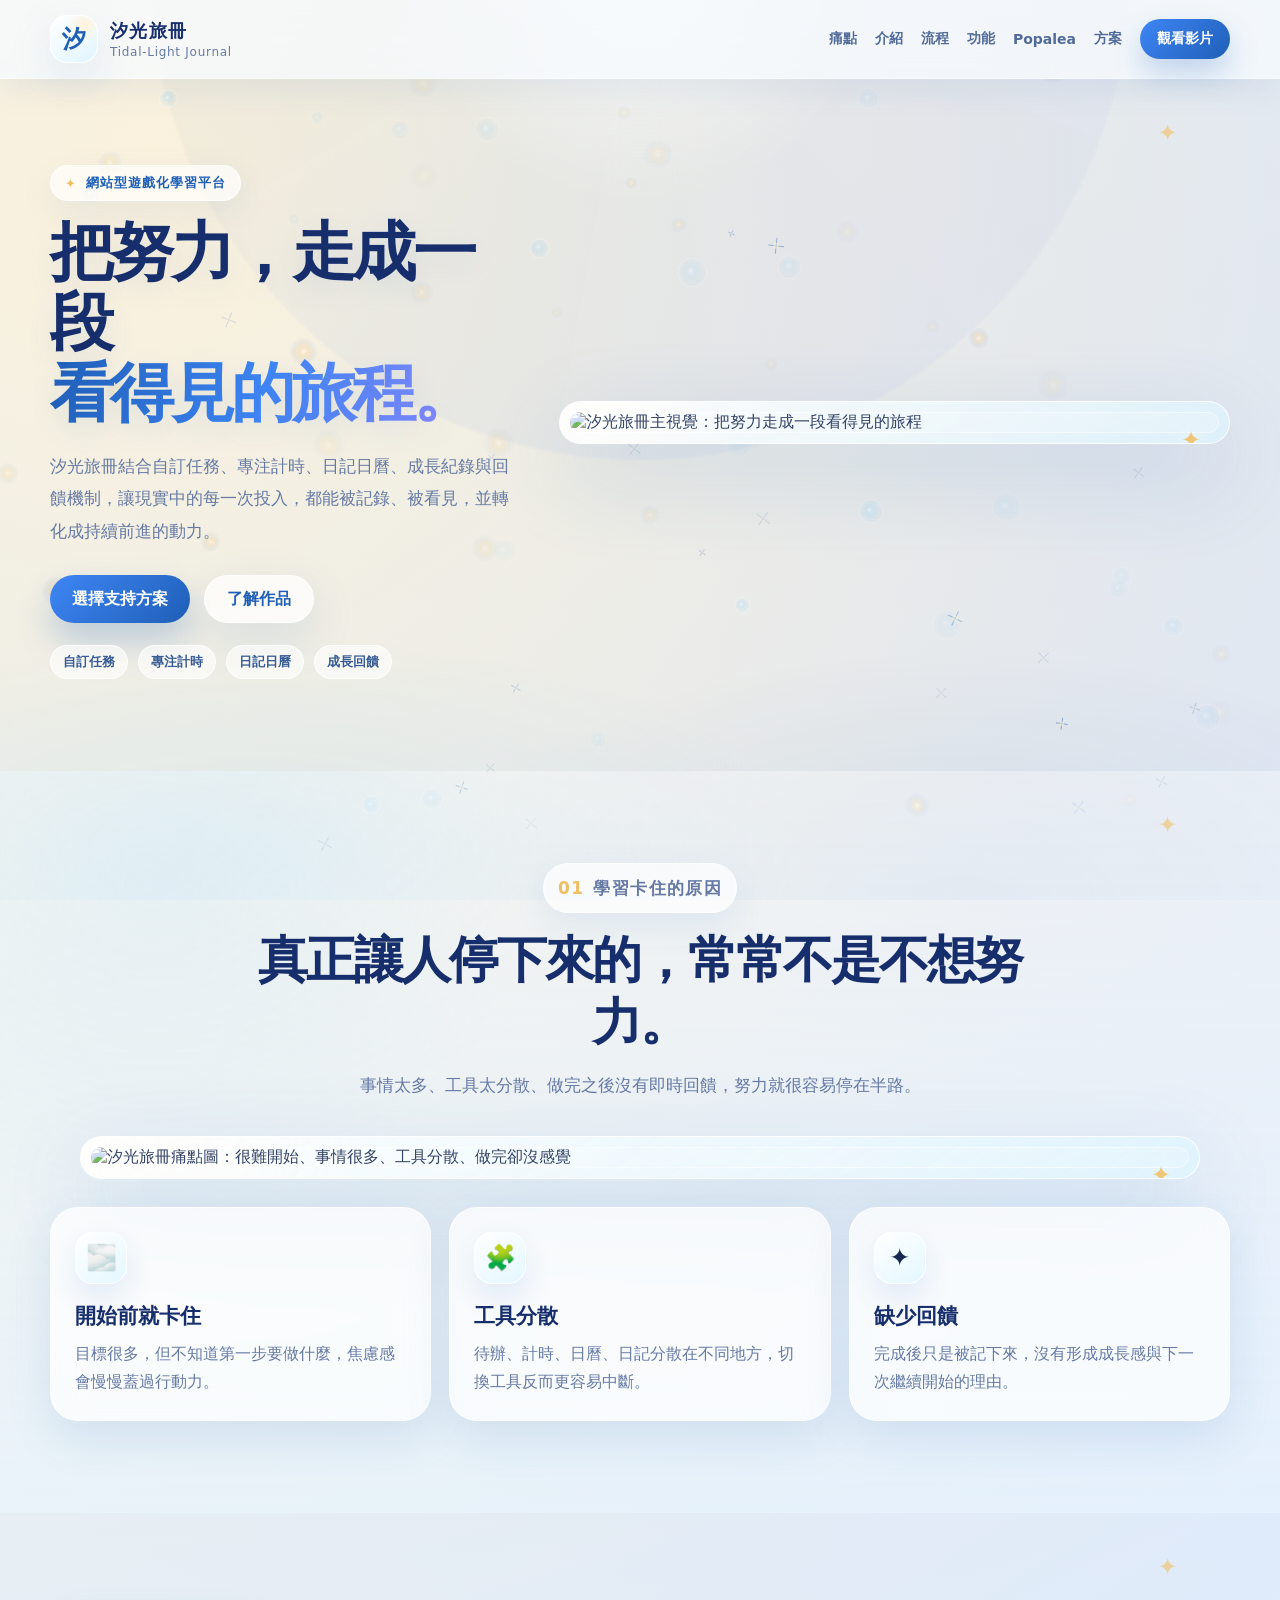
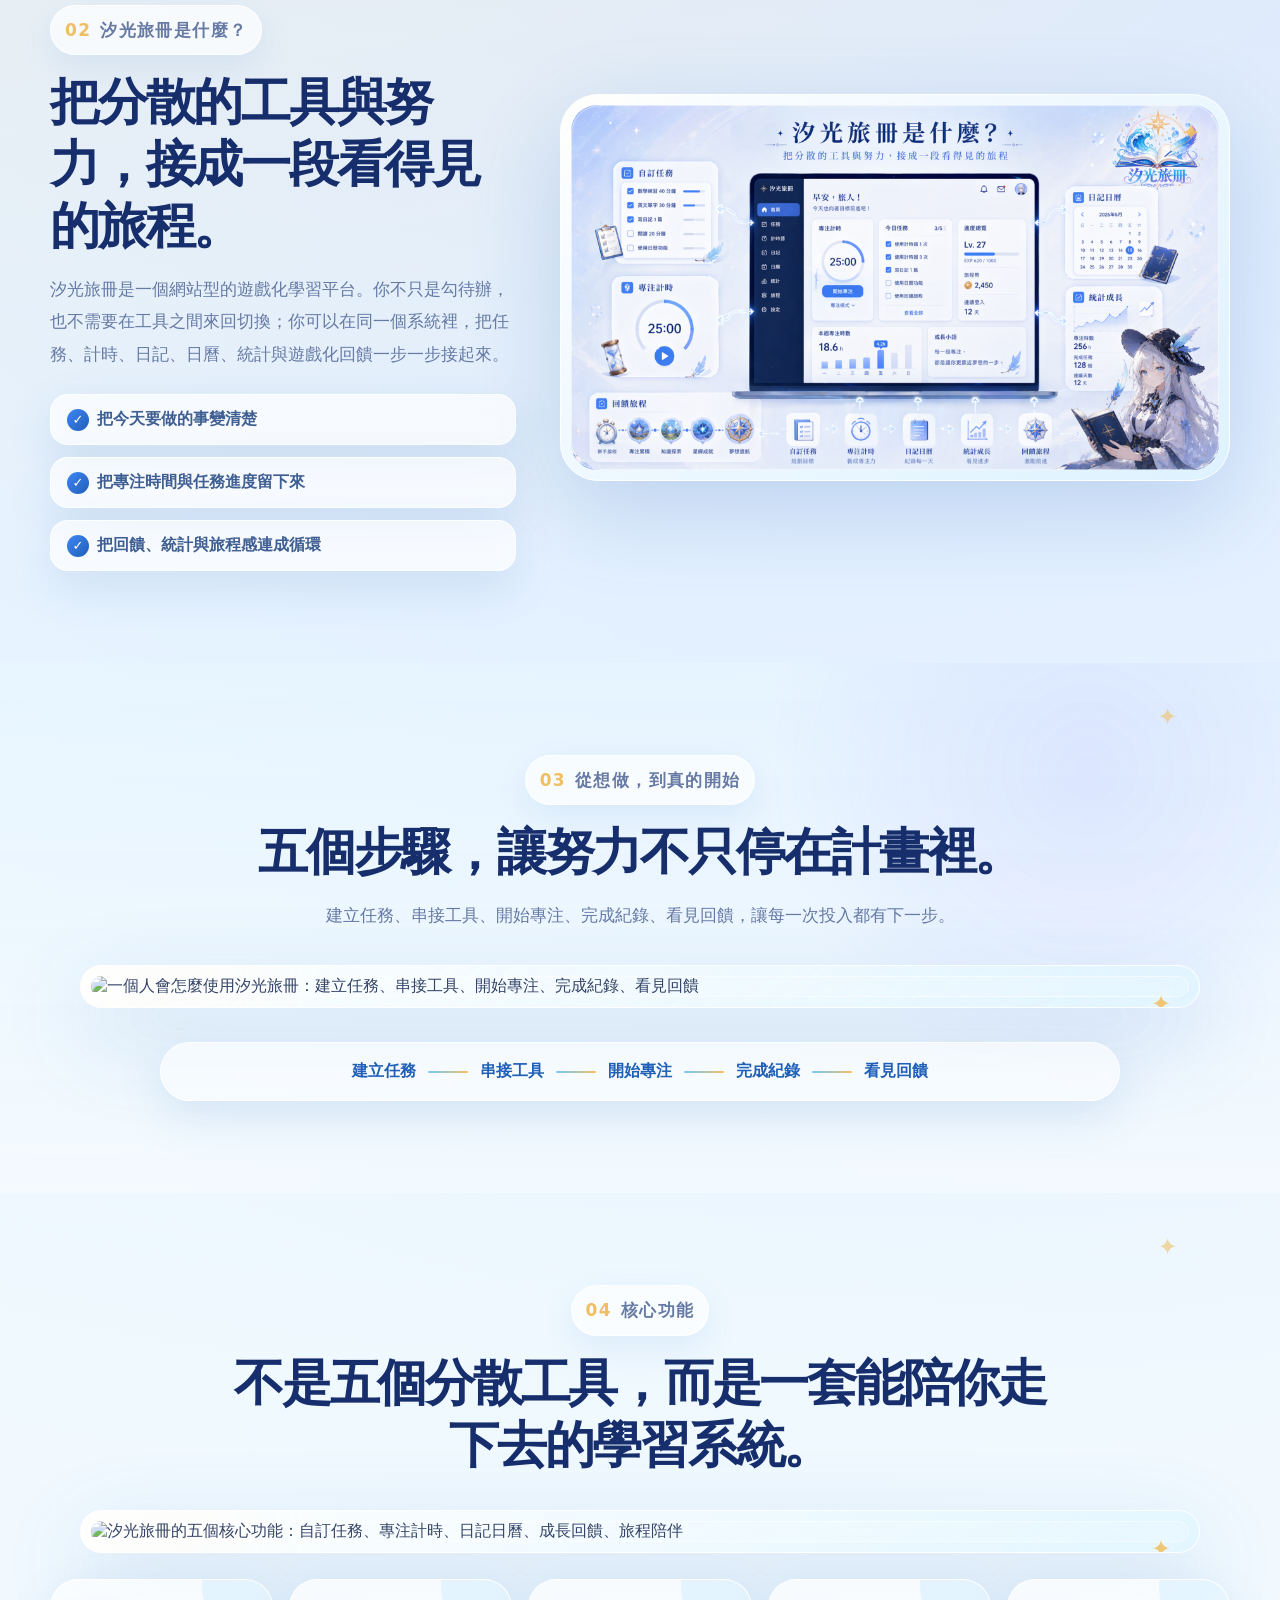
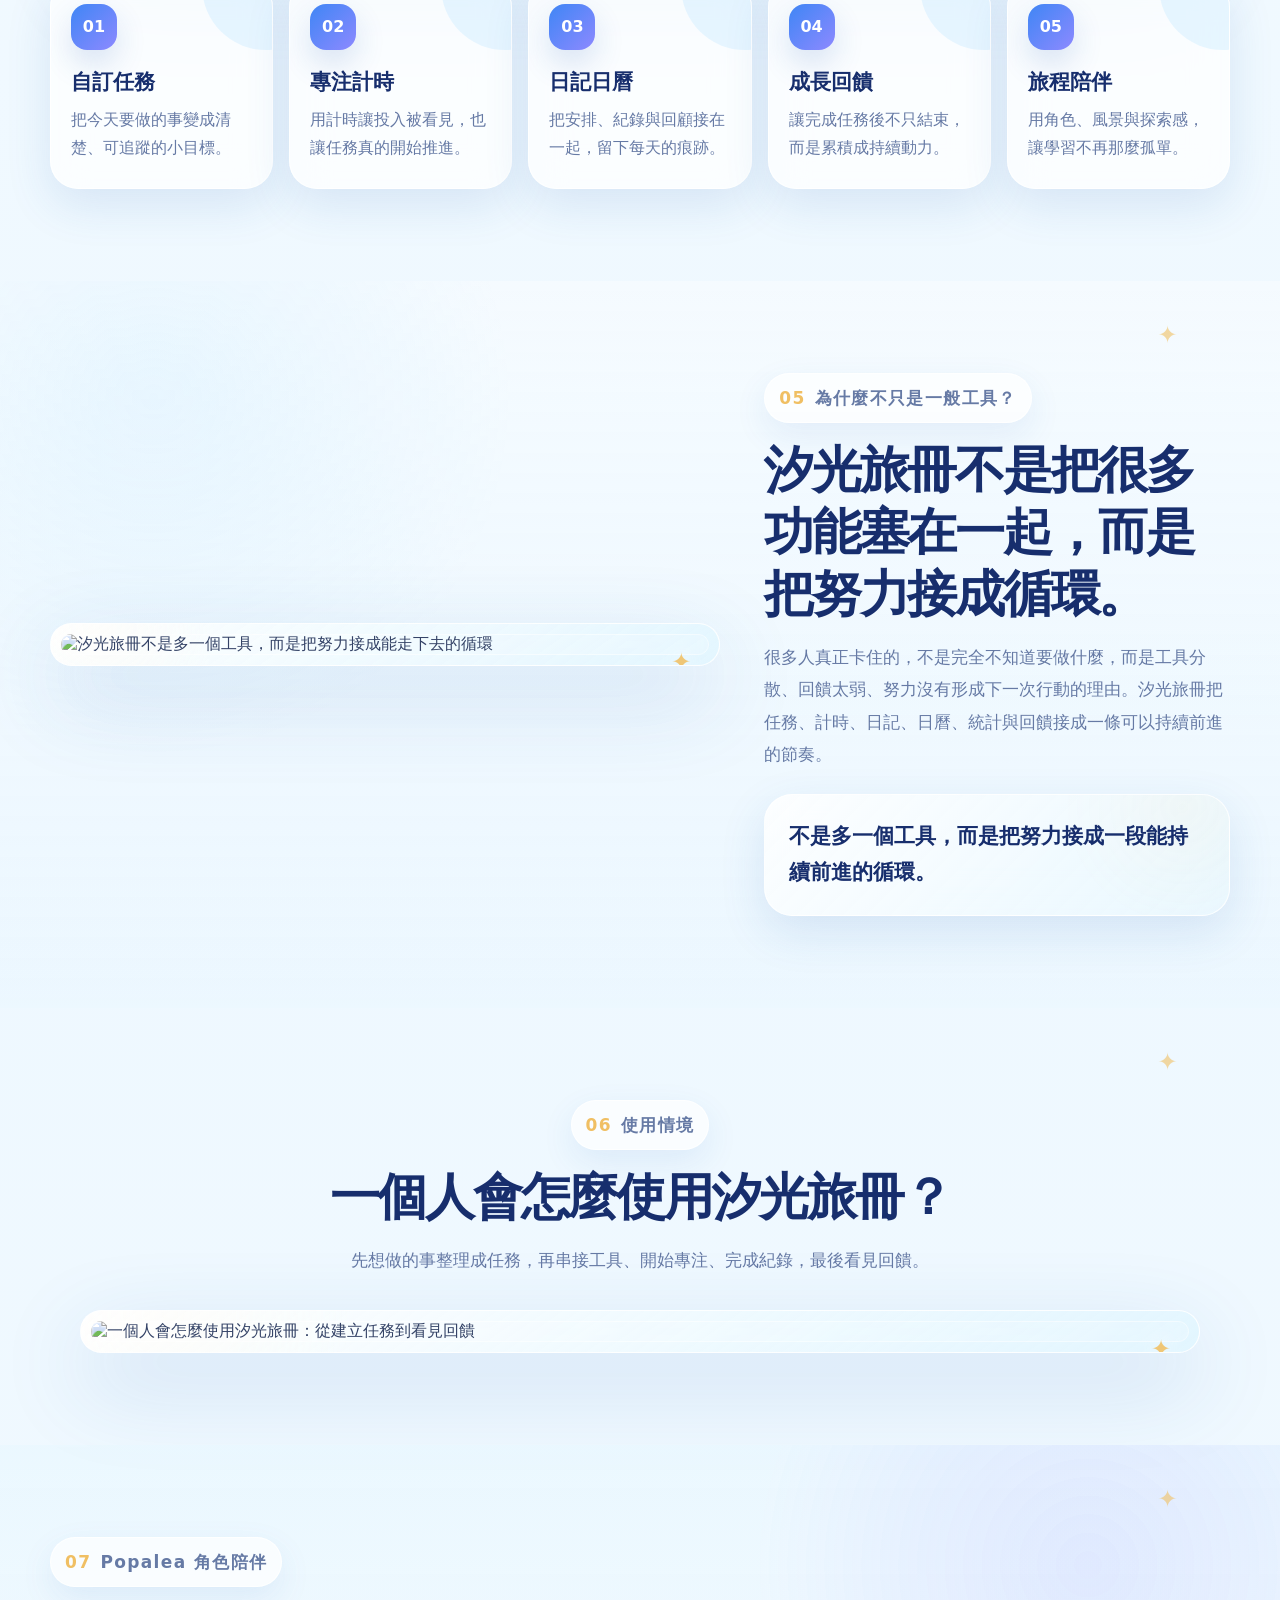
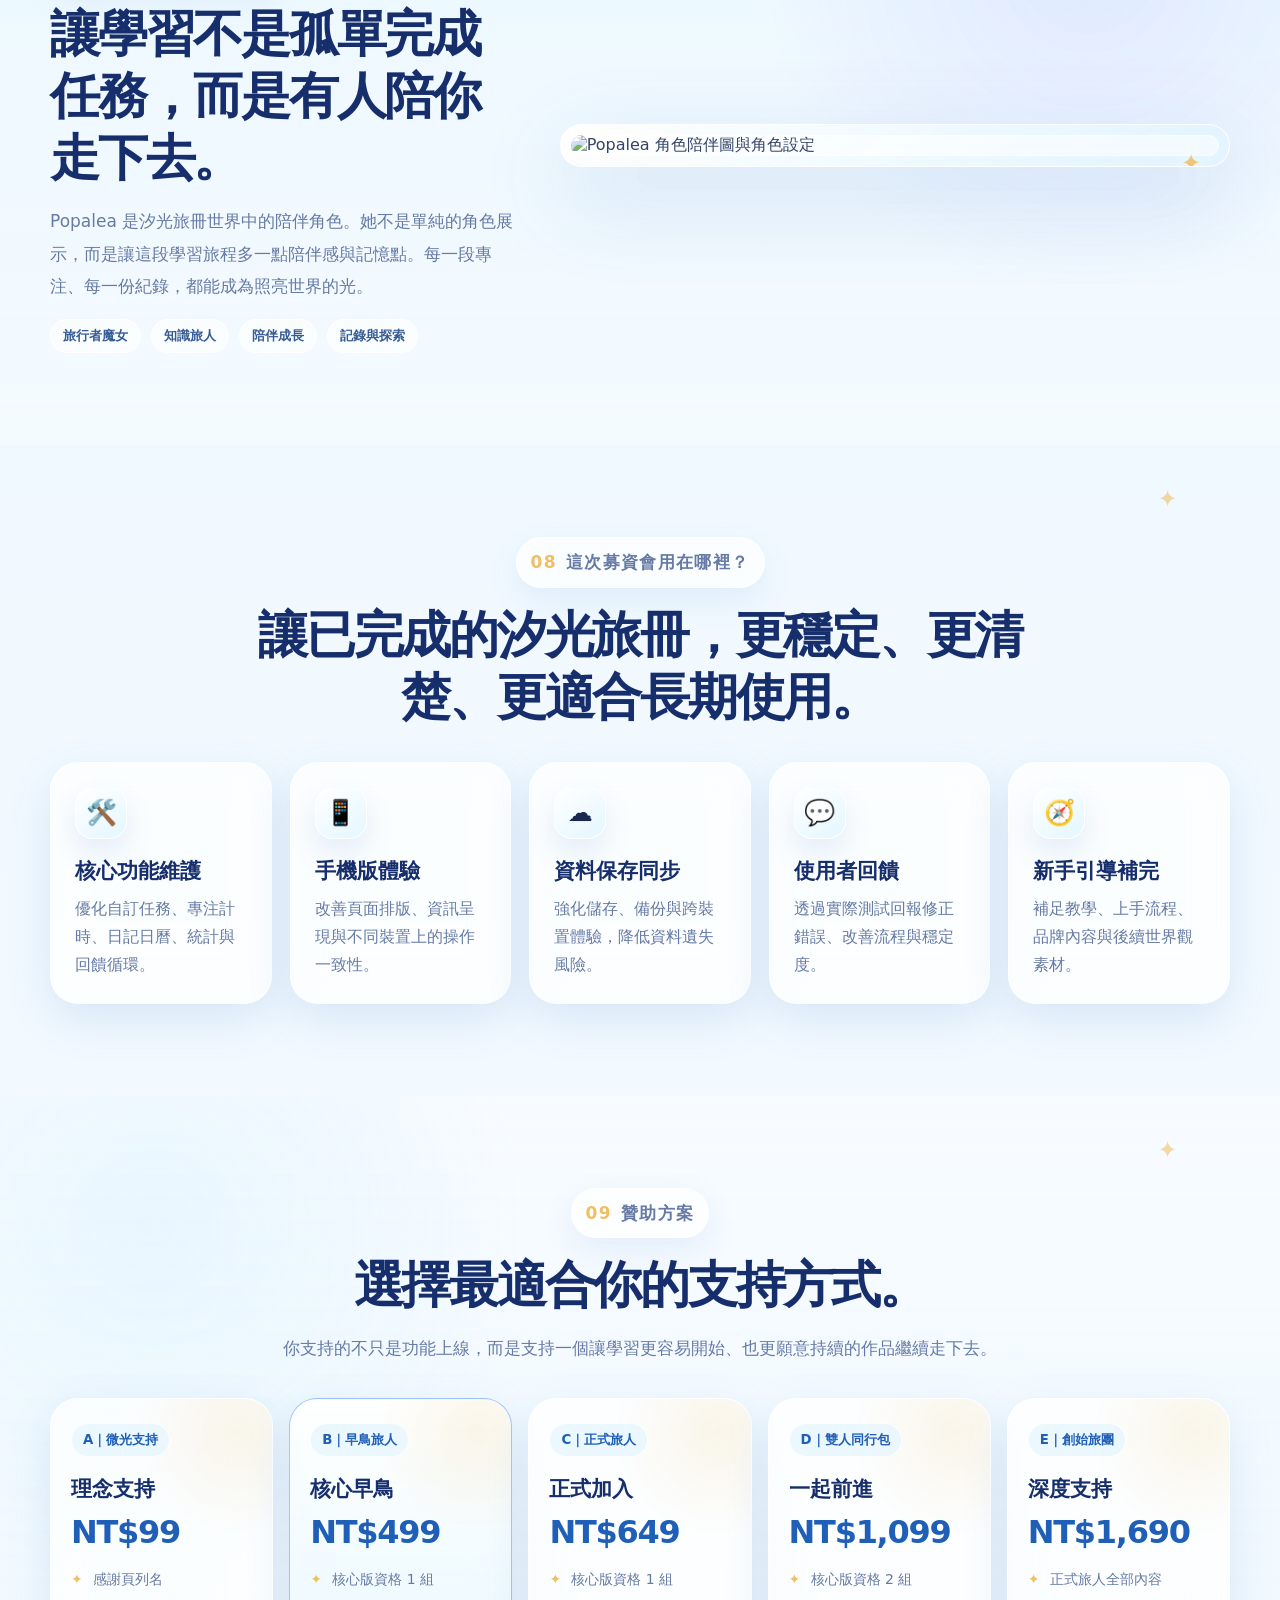
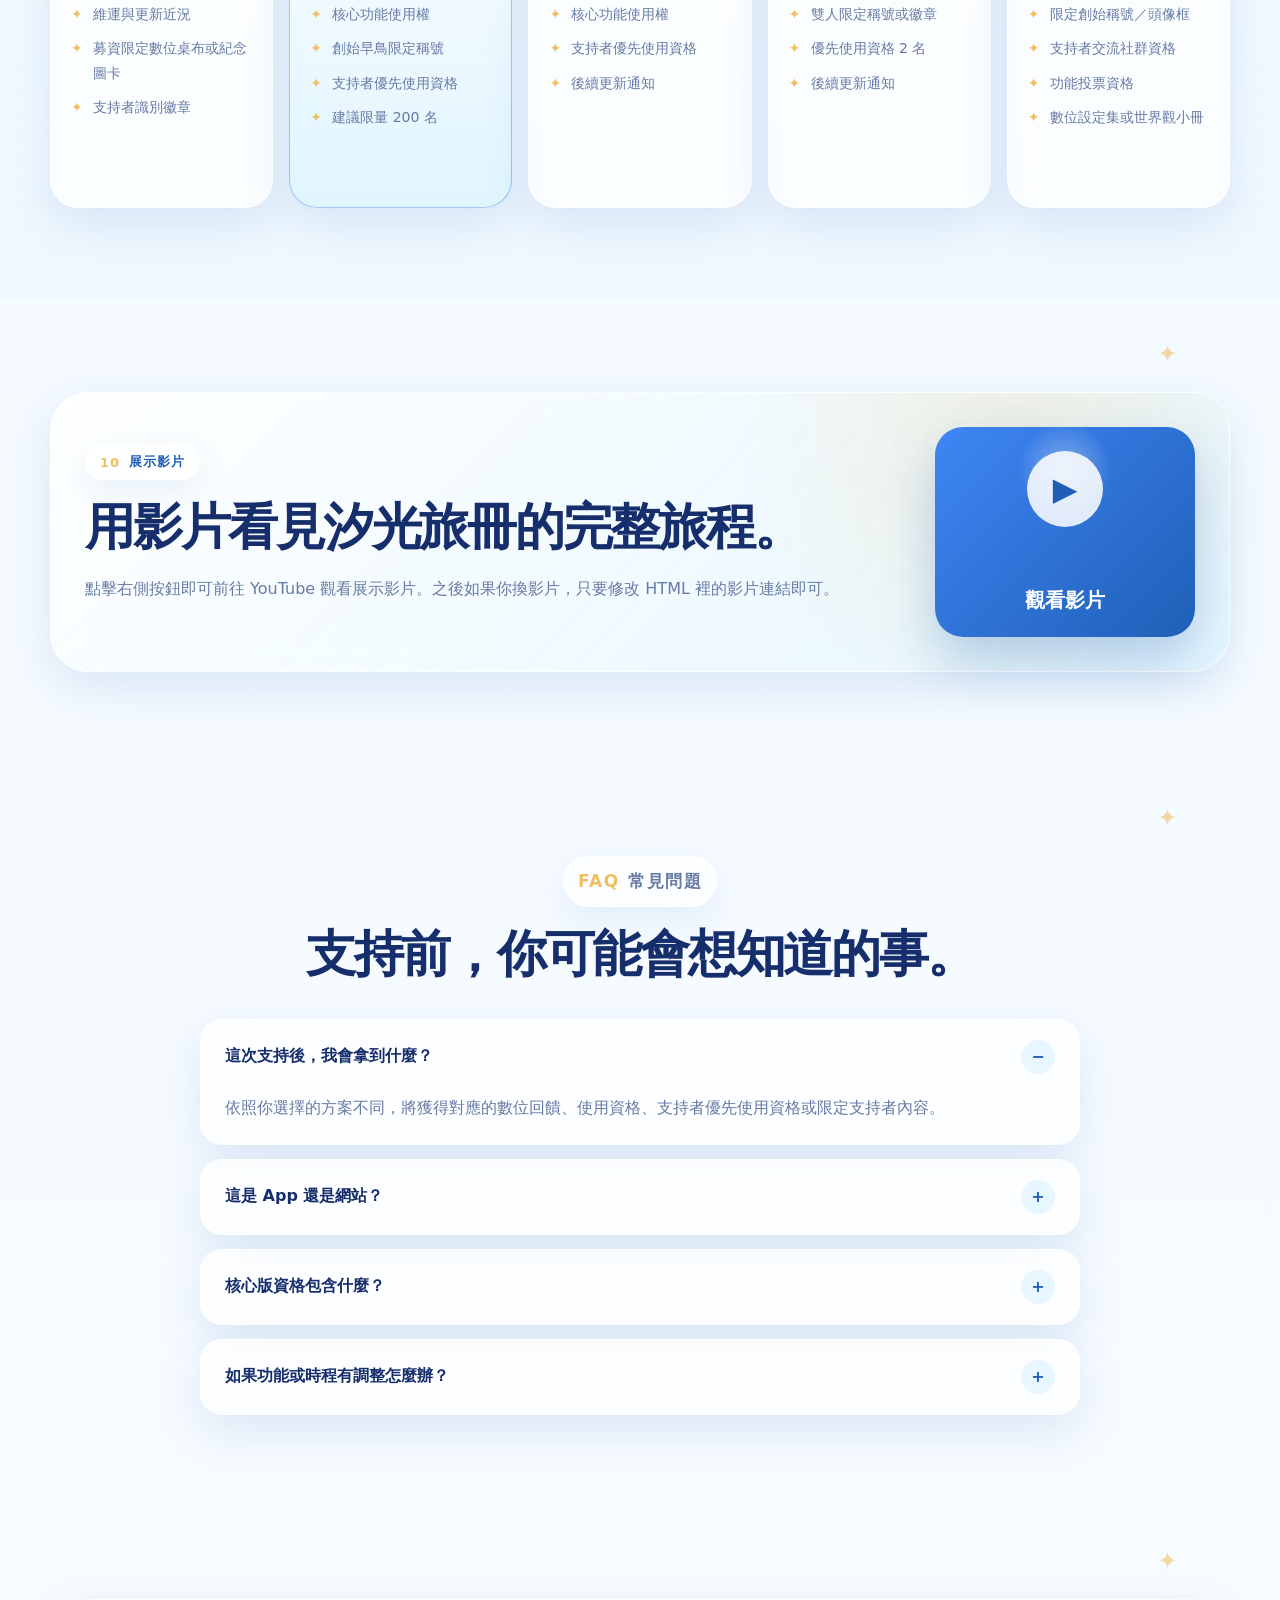
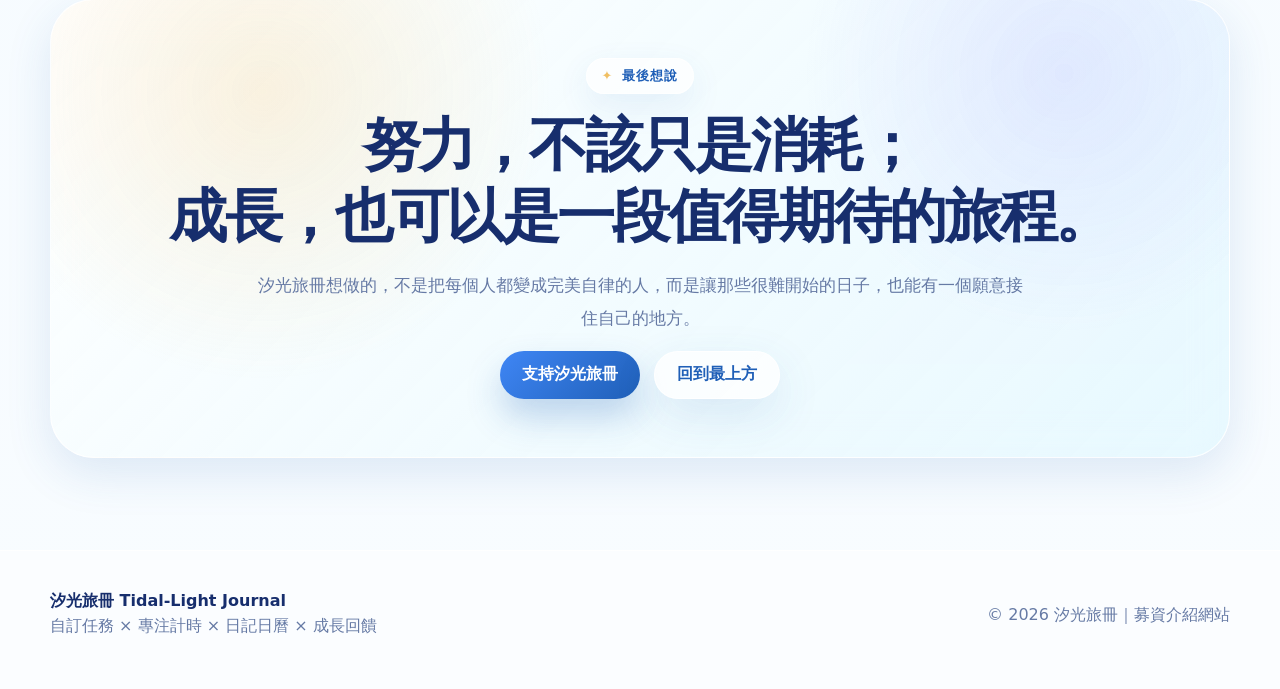
==== commit fde38648: "Add files via upload" ====
--- a/index.html
+++ b/index.html
@@ -3,39 +3,355 @@
 <head>
   <meta charset="UTF-8" />
   <meta name="viewport" content="width=device-width, initial-scale=1.0" />
-  <title>汐光旅冊｜介紹網站</title>
+  <title>汐光旅冊｜把努力走成一段看得見的旅程</title>
   <meta name="description" content="汐光旅冊是一個以遊戲化為核心的網站型學習平台，結合自訂任務、專注計時、日記日曆、成長紀錄與回饋機制。" />
-  <style>
-    :root{
-      --bg:#f4fbff;--card:rgba(255,255,255,.75);--ink:#17334d;--muted:#6a8297;--blue:#47b8e9;--deep:#2377b8;--line:rgba(77,162,206,.22);--gold:#f2c76d;--purple:#9a8cff;--shadow:0 24px 70px rgba(58,139,190,.18);--soft:0 14px 38px rgba(58,139,190,.12);--r:28px;--max:1120px
-    }
-    *{box-sizing:border-box} html{scroll-behavior:smooth} body{margin:0;font-family:"Noto Sans TC","Microsoft JhengHei",system-ui,sans-serif;color:var(--ink);background:radial-gradient(circle at 12% 6%,rgba(154,140,255,.2),transparent 30%),radial-gradient(circle at 84% 8%,rgba(71,184,233,.28),transparent 34%),linear-gradient(180deg,#fbfeff 0%,var(--bg) 50%,#f8fbff 100%);overflow-x:hidden} a{text-decoration:none;color:inherit}.container{width:min(var(--max),calc(100% - 40px));margin:auto}.nav{position:sticky;top:0;z-index:20;background:rgba(248,253,255,.82);backdrop-filter:blur(18px);border-bottom:1px solid var(--line)}.navin{height:74px;display:flex;align-items:center;justify-content:space-between;gap:18px}.brand{display:flex;align-items:center;gap:12px;font-weight:900;letter-spacing:.05em}.mark{width:44px;height:44px;border-radius:16px;display:grid;place-items:center;background:linear-gradient(140deg,#fff,#d7f4ff);color:var(--deep);box-shadow:var(--soft)}.brand small{display:block;color:var(--muted);font-size:12px;margin-top:2px}.links{display:flex;align-items:center;gap:17px;font-size:14px;font-weight:800;color:#365c78}.btn{display:inline-flex;align-items:center;justify-content:center;gap:8px;border-radius:999px;padding:13px 20px;font-weight:900;transition:.22s;white-space:nowrap}.btn:hover{transform:translateY(-2px)}.primary{color:white;background:linear-gradient(135deg,var(--blue),var(--deep));box-shadow:0 14px 32px rgba(35,119,184,.28)}.ghost{color:var(--deep);background:rgba(255,255,255,.72);border:1px solid var(--line);box-shadow:var(--soft)}.menu{display:none;border:1px solid var(--line);background:#fff;border-radius:14px;width:44px;height:44px;color:var(--deep);font-size:22px}.hero{padding:76px 0 56px}.hero-grid{display:grid;grid-template-columns:1.04fr .96fr;gap:48px;align-items:center}.eyebrow{display:inline-flex;align-items:center;gap:8px;padding:8px 12px;border:1px solid var(--line);border-radius:999px;background:rgba(255,255,255,.7);color:var(--deep);font-size:13px;font-weight:900}.hero h1{font-size:clamp(42px,6vw,76px);line-height:1.06;margin:22px 0 18px;letter-spacing:-.06em}.grad{background:linear-gradient(120deg,#1b6da7,#45bde8 50%,#897fff);-webkit-background-clip:text;background-clip:text;color:transparent}.lead{font-size:clamp(17px,2vw,21px);line-height:1.85;color:#42647d;margin:0 0 28px}.actions{display:flex;gap:14px;flex-wrap:wrap}.note{display:flex;gap:10px;margin-top:22px;color:var(--muted);line-height:1.7;font-size:14px}.mock{position:relative}.app{position:relative;min-height:520px;padding:20px;border-radius:38px;background:rgba(255,255,255,.58);border:1px solid rgba(255,255,255,.78);box-shadow:var(--shadow);backdrop-filter:blur(22px);overflow:hidden}.screen{min-height:480px;border-radius:28px;background:linear-gradient(180deg,rgba(239,250,255,.94),rgba(255,255,255,.76)),radial-gradient(circle at 50% 0%,rgba(71,184,233,.32),transparent 46%);border:1px solid rgba(71,184,233,.18);padding:20px;overflow:hidden}.screen-top{display:flex;justify-content:space-between;margin-bottom:20px}.pill{padding:8px 11px;border-radius:999px;background:rgba(255,255,255,.72);border:1px solid var(--line);font-size:12px;font-weight:800;color:var(--deep)}.scene{height:190px;border-radius:24px;border:1px solid #fff;background:radial-gradient(circle at 18% 20%,#fff,transparent 15%),linear-gradient(180deg,#bfeeff 0%,#dff8ff 43%,#fef6dc 44%,#a7e2d6 100%);position:relative;overflow:hidden}.scene:before,.scene:after{content:"";position:absolute;bottom:-38px;border-radius:50% 50% 0 0;background:rgba(75,185,184,.3)}.scene:before{width:280px;height:90px;left:-24px}.scene:after{width:240px;height:75px;right:-28px;background:rgba(60,157,211,.2)}.girl{position:absolute;right:36px;bottom:20px;width:96px;height:138px}.head{width:68px;height:68px;margin:auto;border-radius:50% 50% 46% 46%;background:linear-gradient(180deg,#fff,#dff4ff);border:2px solid rgba(90,170,220,.32);position:relative;box-shadow:0 12px 24px rgba(35,119,184,.16)}.head:before,.head:after{content:"";position:absolute;top:34px;width:8px;height:10px;border-radius:999px;background:#3188c8}.head:before{left:20px}.head:after{right:20px}.body{margin:-2px auto 0;width:74px;height:84px;border-radius:30px 30px 22px 22px;background:linear-gradient(180deg,#f8fdff,#9bddff 42%,#4e8fd6);border:2px solid rgba(255,255,255,.72)}.tasks{display:grid;gap:12px;margin-top:18px}.task{display:flex;justify-content:space-between;gap:12px;align-items:center;padding:14px;border-radius:18px;background:rgba(255,255,255,.76);border:1px solid rgba(71,184,233,.16)}.task strong{font-size:14px}.task span{display:block;color:var(--muted);font-size:12px;margin-top:4px}.prog{width:92px;height:10px;border-radius:999px;background:#e2f4fb;overflow:hidden;flex:none}.prog i{display:block;height:100%;border-radius:inherit;background:linear-gradient(90deg,var(--blue),var(--purple))}section{padding:84px 0}.section-head{text-align:center;max-width:780px;margin:0 auto 34px}.section-head h2{font-size:clamp(30px,4vw,48px);line-height:1.2;margin:12px 0;letter-spacing:-.04em}.section-head p{margin:0;color:var(--muted);font-size:17px;line-height:1.85}.grid3{display:grid;grid-template-columns:repeat(3,1fr);gap:18px}.card{background:var(--card);border:1px solid rgba(255,255,255,.82);border-radius:var(--r);padding:24px;box-shadow:var(--soft);backdrop-filter:blur(18px)}.icon{width:50px;height:50px;border-radius:18px;background:linear-gradient(145deg,#fff,#dff5ff);color:var(--deep);display:grid;place-items:center;font-size:24px;border:1px solid var(--line)}.card h3{margin:18px 0 10px;font-size:21px}.card p{margin:0;color:var(--muted);line-height:1.75}.what{display:grid;grid-template-columns:.95fr 1.05fr;gap:28px;align-items:center;padding:34px;border-radius:34px;background:linear-gradient(135deg,rgba(255,255,255,.86),rgba(230,247,255,.72));border:1px solid rgba(255,255,255,.86);box-shadow:var(--shadow)}.visual{min-height:350px;border-radius:28px;background:radial-gradient(circle at 32% 28%,#fff,transparent 14%),linear-gradient(160deg,#bdeeff,#e9fbff 42%,#dce6ff);position:relative;overflow:hidden;border:1px solid #fff}.journal{position:absolute;left:36px;top:48px;width:220px;height:260px;border-radius:20px;background:rgba(255,255,255,.76);border:1px solid rgba(71,184,233,.18);box-shadow:var(--soft);transform:rotate(-6deg);padding:18px}.journal div{height:10px;border-radius:999px;background:#cfefff;margin:14px 0}.coin{position:absolute;right:52px;top:72px;width:82px;height:82px;border-radius:50%;background:radial-gradient(circle at 35% 30%,#fff8d8,#f2c76d 60%,#dba84e);display:grid;place-items:center;color:white;font-weight:900;box-shadow:0 18px 38px rgba(219,168,78,.28)}.checks{display:grid;gap:14px;margin-top:22px}.check{display:flex;gap:12px;line-height:1.7;color:#42647d}.check b{color:var(--ink)}.badge{width:24px;height:24px;display:grid;place-items:center;flex:none;border-radius:999px;background:#d8f3ff;color:var(--deep);font-weight:900;margin-top:2px}.flow{display:grid;grid-template-columns:repeat(5,1fr);gap:14px}.step{text-align:center;padding:22px 16px;border-radius:22px;background:rgba(255,255,255,.72);border:1px solid rgba(71,184,233,.18);box-shadow:var(--soft)}.num{width:38px;height:38px;margin:0 auto 12px;border-radius:14px;background:linear-gradient(135deg,var(--blue),var(--deep));display:grid;place-items:center;color:white;font-weight:900}.step h3{font-size:16px;margin:0 0 8px}.step p{font-size:13px;color:var(--muted);line-height:1.6;margin:0}.features,.plans,.use{display:grid;grid-template-columns:repeat(5,1fr);gap:16px}.feature{min-height:255px}.story,.popalea,.cta-card{border-radius:34px;background:linear-gradient(135deg,rgba(255,255,255,.88),rgba(238,249,255,.74));border:1px solid rgba(255,255,255,.86);box-shadow:var(--shadow);padding:34px}.story-grid,.pop-grid{display:grid;grid-template-columns:1.05fr .95fr;gap:28px;align-items:center}.timeline{display:grid;gap:14px;margin-top:22px}.ti{display:grid;grid-template-columns:44px 1fr;gap:14px}.dot{width:42px;height:42px;border-radius:16px;background:rgba(71,184,233,.13);border:1px solid var(--line);color:var(--deep);display:grid;place-items:center;font-weight:900}.ti h3{margin:0 0 5px}.ti p{margin:0;color:var(--muted);line-height:1.7}.phone{max-width:310px;margin:auto;padding:14px;border-radius:34px;background:rgba(255,255,255,.66);border:1px solid #fff;box-shadow:var(--shadow)}.phones{min-height:520px;border-radius:26px;padding:18px;background:linear-gradient(180deg,rgba(240,252,255,.96),rgba(255,255,255,.78));border:1px solid rgba(71,184,233,.16)}.mini{background:rgba(255,255,255,.75);border:1px solid rgba(71,184,233,.16);border-radius:20px;padding:14px;margin:12px 0}.mini small{display:block;color:var(--muted);margin-bottom:6px}.bar{height:10px;background:#e1f5fb;border-radius:999px;overflow:hidden;margin-top:12px}.bar i{display:block;height:100%;background:linear-gradient(90deg,var(--blue),var(--purple))}.pop-visual{min-height:360px;border-radius:28px;background:radial-gradient(circle at 52% 22%,#fff,transparent 18%),linear-gradient(180deg,#dff7ff,#f8fdff 52%,#e7f2ff);position:relative;border:1px solid #fff;overflow:hidden}.pop-figure{position:absolute;left:50%;bottom:22px;transform:translateX(-50%);width:190px;height:300px}.pop-figure:before{content:"";position:absolute;left:50%;transform:translateX(-50%);top:8px;width:116px;height:116px;border-radius:50% 50% 45% 45%;background:linear-gradient(#fff,#e4f6ff);border:2px solid rgba(90,170,220,.35);box-shadow:0 18px 35px rgba(35,119,184,.14)}.pop-figure:after{content:"";position:absolute;left:50%;transform:translateX(-50%);bottom:0;width:150px;height:190px;border-radius:58px 58px 26px 26px;background:linear-gradient(180deg,#fff,#a9e9ff 35%,#5aa1dc 72%,#4c68bd);border:2px solid rgba(255,255,255,.74)}.feather{position:absolute;left:34px;top:58px;width:72px;height:18px;border-radius:100% 0 100% 0;background:linear-gradient(90deg,#90e8ff,#7077e8);transform:rotate(-28deg);z-index:2}.price{font-size:30px;font-weight:950;color:var(--deep);margin:8px 0 10px}.tag{display:inline-flex;padding:6px 10px;border-radius:999px;background:rgba(71,184,233,.12);color:var(--deep);font-size:12px;font-weight:900;margin-bottom:12px}.plan{min-height:330px}.featured{border:2px solid rgba(71,184,233,.38);transform:translateY(-8px);background:linear-gradient(180deg,rgba(255,255,255,.88),rgba(222,246,255,.74))}.plan ul{list-style:none;padding:0;margin:16px 0 0;display:grid;gap:10px;color:#4e6e86;font-size:14px;line-height:1.55}.plan li:before{content:"✓";color:var(--deep);font-weight:900;margin-right:7px}.faq{max-width:850px;margin:auto;display:grid;gap:12px}details{border-radius:20px;background:rgba(255,255,255,.74);border:1px solid rgba(71,184,233,.18);box-shadow:var(--soft);overflow:hidden}summary{cursor:pointer;padding:20px 22px;font-weight:900;list-style:none;display:flex;justify-content:space-between;gap:16px}summary::-webkit-details-marker{display:none}summary:after{content:"+";color:var(--deep);font-size:24px}details[open] summary:after{content:"−"}details p{margin:0;padding:0 22px 22px;color:var(--muted);line-height:1.75}.video-card{max-width:900px;margin:auto;border-radius:34px;overflow:hidden;background:rgba(255,255,255,.74);border:1px solid #fff;box-shadow:var(--shadow)}.video{aspect-ratio:16/9;background:radial-gradient(circle at 50% 35%,#fff,transparent 16%),linear-gradient(135deg,#9ce8ff,#e6f8ff 52%,#d9ddff);display:grid;place-items:center;text-align:center;padding:28px}.play{width:78px;height:78px;margin:0 auto 18px;border-radius:50%;background:rgba(255,255,255,.78);color:var(--deep);font-size:34px;display:grid;place-items:center;box-shadow:var(--soft)}.video-info{padding:24px;display:flex;justify-content:space-between;align-items:center;gap:18px;flex-wrap:wrap}.cta-card{text-align:center;padding:56px 28px}.cta-card h2{font-size:clamp(32px,4.8vw,58px);line-height:1.18;letter-spacing:-.05em;margin:0 0 14px}.cta-card p{max-width:720px;margin:0 auto 26px;color:var(--muted);line-height:1.9;font-size:17px}footer{padding:38px 0 48px;border-top:1px solid var(--line);color:var(--muted);background:rgba(255,255,255,.34)}.footer{display:flex;justify-content:space-between;gap:20px;flex-wrap:wrap;font-size:14px;line-height:1.7}.reveal{opacity:0;transform:translateY(18px);transition:.7s}.reveal.show{opacity:1;transform:translateY(0)}.top{position:fixed;right:22px;bottom:22px;width:48px;height:48px;border-radius:16px;border:1px solid #fff;background:rgba(255,255,255,.78);color:var(--deep);box-shadow:var(--soft);display:grid;place-items:center;font-weight:900;opacity:0;transform:translateY(10px);transition:.22s}.top.show{opacity:1;transform:translateY(0)}@media(max-width:1080px){.features,.plans,.use{grid-template-columns:repeat(2,1fr)}.flow{grid-template-columns:repeat(3,1fr)}.featured{transform:none}}@media(max-width:880px){.hero-grid,.what,.story-grid,.pop-grid{grid-template-columns:1fr}.grid3{grid-template-columns:1fr}.links{position:absolute;left:20px;right:20px;top:84px;padding:18px;display:none;flex-direction:column;align-items:stretch;border-radius:24px;background:rgba(255,255,255,.96);box-shadow:var(--shadow);border:1px solid #fff}.links.open{display:flex}.links .btn{width:100%}.menu{display:block}.navin{height:68px}}@media(max-width:640px){.container{width:min(100% - 28px,var(--max))}.hero{padding:52px 0 34px}.actions{flex-direction:column}.btn{width:100%}section{padding:64px 0}.features,.plans,.use,.flow{grid-template-columns:1fr}.what,.story,.popalea{padding:22px}.app{padding:12px;border-radius:28px}.screen{padding:14px}.video-info{align-items:stretch}}
-  </style>
+  <link rel="stylesheet" href="style.css" />
 </head>
 <body>
-  <header class="nav"><div class="container navin"><a class="brand" href="#top"><span class="mark">汐</span><span>汐光旅冊<small>Tidal-Light Journal</small></span></a><button class="menu" id="menu">☰</button><nav class="links" id="links"><a href="#problem">痛點</a><a href="#features">功能</a><a href="#story">使用情境</a><a href="#plans">方案</a><a href="#faq">FAQ</a><a class="btn primary" href="#video">觀看影片</a></nav></div></header>
+  <canvas id="particleCanvas" aria-hidden="true"></canvas>
+
+  <header class="site-header" id="siteHeader">
+    <div class="container header-inner">
+      <a class="brand" href="#top" aria-label="回到首頁">
+        <span class="brand-emblem">汐</span>
+        <span class="brand-text">
+          <strong>汐光旅冊</strong>
+          <small>Tidal-Light Journal</small>
+        </span>
+      </a>
+
+      <button class="menu-button" id="menuButton" type="button" aria-label="開啟導覽選單" aria-expanded="false">
+        <span></span><span></span><span></span>
+      </button>
+
+      <nav class="site-nav" id="siteNav" aria-label="主要導覽">
+        <a href="#problem">痛點</a>
+        <a href="#what">介紹</a>
+        <a href="#flow">流程</a>
+        <a href="#features">功能</a>
+        <a href="#popalea">Popalea</a>
+        <a href="#plans">方案</a>
+        <a class="nav-cta" href="#video">觀看影片</a>
+      </nav>
+    </div>
+  </header>
+
   <main id="top">
-    <section class="hero"><div class="container hero-grid"><div class="reveal"><span class="eyebrow">✦ 網站型遊戲化學習平台</span><h1>把努力，走成一段<span class="grad">看得見的旅程。</span></h1><p class="lead">汐光旅冊結合自訂任務、專注計時、日記日曆、成長紀錄與回饋機制，讓現實中的每一次投入，都能被記錄、被看見，並轉化成持續前進的動力。</p><div class="actions"><a class="btn primary" href="#plans">選擇支持方案</a><a class="btn ghost" href="#what">了解汐光旅冊</a></div><div class="note"><span>🌊</span><span>不是再多一個冷冰冰的效率工具，而是一個把任務、計時、紀錄與回饋接在一起的學習旅程。</span></div></div><div class="mock reveal"><div class="app"><div class="screen"><div class="screen-top"><span class="pill">Lv.15｜旅人</span><span class="pill">🪙 680</span></div><div class="scene"><div class="girl"><div class="head"></div><div class="body"></div></div></div><div class="tasks"><div class="task"><div><strong>數學練習 40 分鐘</strong><span>專注計時已完成 70%</span></div><div class="prog"><i style="width:70%"></i></div></div><div class="task"><div><strong>英文單字 20 分鐘</strong><span>下一段任務準備中</span></div><div class="prog"><i style="width:35%"></i></div></div><div class="task"><div><strong>今日旅冊日記</strong><span>記錄卡住與進步的地方</span></div><div class="prog"><i style="width:52%"></i></div></div></div></div></div></div></div></section>
-    <section id="problem"><div class="container"><div class="section-head reveal"><span class="eyebrow">你是不是也有這些時候？</span><h2>問題不只是懶，而是開始太難、工具太散、努力沒有回音。</h2><p>很多人缺的不是目標，而是一個能把開始變簡單、把工具接在一起、把努力留下來的系統。</p></div><div class="grid3"><article class="card reveal"><div class="icon">⏳</div><h3>知道該開始，卻遲遲無法開始</h3><p>事情很多，腦袋很亂，最後變成坐在桌前發呆，越拖越焦慮。</p></article><article class="card reveal"><div class="icon">🧩</div><h3>工具分散，切來切去更容易被打斷</h3><p>待辦、日曆、計時器、日記分散在不同地方，管理工具本身也變成負擔。</p></article><article class="card reveal"><div class="icon">🌫️</div><h3>做完了，卻感覺沒有真的前進</h3><p>完成的事情只是被記下來，缺少即時回饋與累積感，久了就很難持續。</p></article></div></div></section>
-    <section id="what"><div class="container"><div class="what reveal"><div class="visual"><div class="journal"><strong>今日旅冊</strong><div></div><div></div><div></div><div></div></div><div class="coin">EXP</div></div><div><span class="eyebrow">汐光旅冊是什麼？</span><h2>把學習、任務、專注與日常紀錄，轉化成看得見的成長。</h2><p class="lead">你不只是勾待辦事項，也不需要在一堆工具之間來回切換。汐光旅冊把任務、計時、日記、日曆、統計與遊戲化回饋接在同一個系統裡，讓每一次投入都成為旅程中的痕跡。</p><div class="checks"><div class="check"><span class="badge">✓</span><span><b>把今天要做的事變清楚：</b>從小任務開始，降低進入狀態的門檻。</span></div><div class="check"><span class="badge">✓</span><span><b>把工具接起來：</b>任務可以串接計時、日記、日曆與統計。</span></div><div class="check"><span class="badge">✓</span><span><b>把努力留下來：</b>專注時間、任務紀錄與回顧會累積成可見回饋。</span></div></div></div></div></div></section>
-    <section id="flow"><div class="container"><div class="section-head reveal"><span class="eyebrow">使用循環</span><h2>建立任務 → 串接工具 → 開始投入 → 形成回饋 → 繼續前進</h2><p>汐光旅冊接起來的不是單一功能，而是一條從「想做」走到「真的開始」的路。</p></div><div class="flow"><div class="step reveal"><div class="num">1</div><h3>建立任務</h3><p>把今天要做的事拆成可執行的小目標。</p></div><div class="step reveal"><div class="num">2</div><h3>串接工具</h3><p>任務連到計時、日記、日曆與統計。</p></div><div class="step reveal"><div class="num">3</div><h3>開始投入</h3><p>按下專注計時，先完成一小段。</p></div><div class="step reveal"><div class="num">4</div><h3>形成回饋</h3><p>留下時間、完成紀錄與成長進度。</p></div><div class="step reveal"><div class="num">5</div><h3>繼續前進</h3><p>隔天看見昨天的努力與下一步。</p></div></div></div></section>
-    <section id="features"><div class="container"><div class="section-head reveal"><span class="eyebrow">五個核心功能</span><h2>拆開來各自有作用，接起來才是汐光旅冊的核心價值。</h2></div><div class="features"><article class="card feature reveal"><div class="icon">📝</div><h3>自訂任務</h3><p>把抽象目標拆成可開始、可追蹤、可完成的小任務。</p></article><article class="card feature reveal"><div class="icon">⏱️</div><h3>專注計時</h3><p>讓投入時間被記錄與統計，讓任務真的開始推進。</p></article><article class="card feature reveal"><div class="icon">📖</div><h3>日記與日曆</h3><p>把安排、紀錄與回顧留在同一個系統裡。</p></article><article class="card feature reveal"><div class="icon">✨</div><h3>成長紀錄</h3><p>任務、計時、每日任務與統計彼此連動。</p></article><article class="card feature reveal"><div class="icon">🌊</div><h3>旅程陪伴感</h3><p>帶有風景、探索與陪伴氛圍的學習空間。</p></article></div></div></section>
-    <section id="story"><div class="container"><div class="story reveal"><div class="story-grid"><div><span class="eyebrow">一個學生的一天</span><h2>不是突然變得很厲害，而是終於比較能繼續前進。</h2><div class="timeline"><div class="ti"><div class="dot">1</div><div><h3>不知道從哪裡開始</h3><p>準備考試那週，明明很多事要做，卻卡在開始之前。</p></div></div><div class="ti"><div class="dot">2</div><div><h3>建立今日任務</h3><p>今天數學 40 分鐘、英文單字 20 分鐘，把混亂變成明確目標。</p></div></div><div class="ti"><div class="dot">3</div><div><h3>完成第一段專注</h3><p>系統記錄進度，也給予完成回饋。</p></div></div><div class="ti"><div class="dot">4</div><div><h3>晚上寫下回顧</h3><p>隔天看得到昨天的努力和今天的下一步。</p></div></div></div></div><div class="phone"><div class="phones"><strong>今日入口 ☀️</strong><div class="mini"><small>今日問候</small><strong>先完成一小段，就已經在前進。</strong></div><div class="mini"><small>自訂任務</small><strong>數學 40 分鐘</strong><div class="bar"><i style="width:70%"></i></div></div><div class="mini"><small>專注時間</small><strong>00:28:12</strong><div class="bar"><i style="width:52%"></i></div></div><div class="mini"><small>今日旅冊</small><strong>寫下今天哪裡卡住、哪裡有進步。</strong></div><a class="btn primary" href="#plans" style="width:100%;margin-top:12px">領取今日回饋</a></div></div></div></div></div></section>
-    <section id="popalea"><div class="container"><div class="popalea reveal"><div class="pop-grid"><div class="pop-visual"><div class="pop-figure"><div class="feather"></div></div></div><div><span class="eyebrow">Popalea 與汐光旅冊</span><h2>讓學習旅程多一點陪伴感與記憶點。</h2><p class="lead">Popalea 是汐光旅冊世界中的陪伴角色。她不是角色設定的重點展示，而是讓使用者的專注、記錄與成長，變得更有情緒連結。</p><div class="checks"><div class="check"><span class="badge">✦</span><span>代表陪伴、理解、記錄與成長。</span></div><div class="check"><span class="badge">✦</span><span>可作為首頁、募資頁、影片與新手導覽的品牌角色。</span></div><div class="check"><span class="badge">✦</span><span>讓學習從工具操作，變成一段有角色陪你走下去的旅程。</span></div></div></div></div></div></div></section>
-    <section id="use"><div class="container"><div class="section-head reveal"><span class="eyebrow">募資用途</span><h2>讓已完成的汐光旅冊，更穩定、更好用、更容易開始。</h2><p>這次募資的重點，是把現有核心作品推向能被更多人穩定使用的版本。</p></div><div class="use"><div class="card reveal"><h3>核心功能維護</h3><p>優化自訂任務、專注計時、日記日曆、統計與回饋循環。</p></div><div class="card reveal"><h3>手機版體驗</h3><p>改善排版、資訊呈現與操作流程。</p></div><div class="card reveal"><h3>資料保存同步</h3><p>強化儲存、備份與跨裝置體驗。</p></div><div class="card reveal"><h3>使用者回饋</h3><p>修正錯誤、改善流程與維護穩定性。</p></div><div class="card reveal"><h3>新手引導補完</h3><p>完善教學、上手流程與世界觀素材。</p></div></div></div></section>
-    <section id="plans"><div class="container"><div class="section-head reveal"><span class="eyebrow">支持方案</span><h2>選擇最適合你的支持方式。</h2></div><div class="plans"><article class="card plan reveal"><span class="tag">A｜微光支持</span><h3>純支持</h3><div class="price">NT$99</div><p>適合認同理念、想先支持的人。</p><ul><li>感謝頁列名</li><li>維運與更新近況</li><li>限定數位桌布或圖卡</li><li>支持者徽章</li></ul></article><article class="card plan featured reveal"><span class="tag">B｜早鳥旅人</span><h3>核心早鳥</h3><div class="price">NT$499</div><p>第一批核心支持者，建議限量 200 名。</p><ul><li>核心版資格 1 組</li><li>核心功能使用權</li><li>早鳥限定稱號</li><li>優先使用資格</li></ul></article><article class="card plan reveal"><span class="tag">C｜正式旅人</span><h3>正式加入</h3><div class="price">NT$649</div><p>錯過早鳥但仍想加入旅程。</p><ul><li>核心版資格 1 組</li><li>核心功能使用權</li><li>優先使用資格</li><li>後續更新通知</li></ul></article><article class="card plan reveal"><span class="tag">D｜雙人同行包</span><h3>一起前進</h3><div class="price">NT$1,099</div><p>適合朋友、情侶、同學一起使用。</p><ul><li>核心版資格 2 組</li><li>雙人限定稱號</li><li>優先資格 2 名</li><li>後續更新通知</li></ul></article><article class="card plan reveal"><span class="tag">E｜創始旅團</span><h3>深度支持</h3><div class="price">NT$1,690</div><p>想深度參與、長期支持的人，建議限量 50 名。</p><ul><li>正式旅人全部內容</li><li>限定稱號／頭像框</li><li>功能投票資格</li><li>數位設定集</li></ul></article></div></div></section>
-    <section id="video"><div class="container"><div class="section-head reveal"><span class="eyebrow">展示影片</span><h2>用兩分鐘，看見汐光旅冊想做的旅程。</h2><p>這裡可以放嘖嘖展示影片、遊戲畫面錄製或募資宣傳短片。</p></div><div class="video-card reveal"><a class="video" href="https://youtu.be/FLQ63ZrJQX4" target="_blank" rel="noopener"><div><div class="play">▶</div><h3>展示影片連結</h3><p>點擊後開啟 YouTube 影片</p></div></a><div class="video-info"><div><strong>汐光旅冊｜展示影片</strong><br><span style="color:var(--muted)">https://youtu.be/FLQ63ZrJQX4</span></div><a class="btn primary" href="https://youtu.be/FLQ63ZrJQX4" target="_blank" rel="noopener">前往觀看</a></div></div></div></section>
-    <section id="faq"><div class="container"><div class="section-head reveal"><span class="eyebrow">常見問題</span><h2>支持前，你可能會想知道的事。</h2></div><div class="faq reveal"><details open><summary>Q1｜這次支持後，我會拿到什麼？</summary><p>依照方案不同，會獲得對應的數位回饋、使用資格、優先使用資格或限定支持者內容。</p></details><details><summary>Q2｜這是 App 還是網站？</summary><p>現階段以網站形式為主，方便直接使用、展示與持續更新，後續再視發展規劃其他版本。</p></details><details><summary>Q3｜核心版資格包含什麼？</summary><p>核心版資格包含自訂任務、專注計時、日記日曆、基礎統計與遊戲化回饋等核心使用內容。</p></details><details><summary>Q4｜如果功能或時程有調整怎麼辦？</summary><p>若因穩定性、使用回饋或整體體驗考量需要調整，會向支持者更新說明，並以維持可用性與完成度為優先。</p></details><details><summary>Q5｜如果我只是想先支持理念，不一定立刻使用呢？</summary><p>可以選擇低門檻支持方案，用行動支持汐光旅冊繼續維運與更新。</p></details></div></div></section>
-    <section><div class="container"><div class="cta-card reveal"><h2>努力，不該只是消耗；<br><span class="grad">成長，也可以是一段值得期待的旅程。</span></h2><p>汐光旅冊想做的，不是把每個人都變成完美自律的人，而是讓那些很難開始的日子，也能有一個願意接住自己的地方。</p><div class="actions" style="justify-content:center"><a class="btn primary" href="#plans">支持汐光旅冊</a><a class="btn ghost" href="#top">回到最上方</a></div></div></div></section>
+    <section class="hero section-orbit">
+      <div class="container hero-grid">
+        <div class="hero-copy reveal">
+          <p class="eyebrow"><span>✦</span> 網站型遊戲化學習平台</p>
+          <h1>把努力，走成一段<br><span>看得見的旅程。</span></h1>
+          <p class="hero-lead">
+            汐光旅冊結合自訂任務、專注計時、日記日曆、成長紀錄與回饋機制，讓現實中的每一次投入，都能被記錄、被看見，並轉化成持續前進的動力。
+          </p>
+          <div class="hero-actions">
+            <a class="button primary" href="#plans">選擇支持方案</a>
+            <a class="button ghost" href="#what">了解作品</a>
+          </div>
+          <div class="hero-tags" aria-label="核心特色">
+            <span>自訂任務</span>
+            <span>專注計時</span>
+            <span>日記日曆</span>
+            <span>成長回饋</span>
+          </div>
+        </div>
+
+        <figure class="visual-frame hero-frame reveal" data-lightbox="assets/images/hero-cover.png">
+          <img src="assets/images/hero-cover.png" alt="汐光旅冊主視覺：把努力走成一段看得見的旅程" />
+        </figure>
+      </div>
+    </section>
+
+    <section id="problem" class="content-section pale-section">
+      <div class="container">
+        <div class="section-heading reveal">
+          <p class="eyebrow"><span>01</span> 學習卡住的原因</p>
+          <h2>真正讓人停下來的，常常不是不想努力。</h2>
+          <p>事情太多、工具太分散、做完之後沒有即時回饋，努力就很容易停在半路。</p>
+        </div>
+
+        <figure class="visual-frame wide-frame reveal" data-lightbox="assets/images/problem-pain.png">
+          <img src="assets/images/problem-pain.png" alt="汐光旅冊痛點圖：很難開始、事情很多、工具分散、做完卻沒感覺" />
+        </figure>
+
+        <div class="card-grid three-cards">
+          <article class="glass-card reveal">
+            <span class="card-icon">🌫️</span>
+            <h3>開始前就卡住</h3>
+            <p>目標很多，但不知道第一步要做什麼，焦慮感會慢慢蓋過行動力。</p>
+          </article>
+          <article class="glass-card reveal">
+            <span class="card-icon">🧩</span>
+            <h3>工具分散</h3>
+            <p>待辦、計時、日曆、日記分散在不同地方，切換工具反而更容易中斷。</p>
+          </article>
+          <article class="glass-card reveal">
+            <span class="card-icon">✦</span>
+            <h3>缺少回饋</h3>
+            <p>完成後只是被記下來，沒有形成成長感與下一次繼續開始的理由。</p>
+          </article>
+        </div>
+      </div>
+    </section>
+
+    <section id="what" class="content-section">
+      <div class="container split-layout">
+        <div class="section-copy reveal">
+          <p class="eyebrow"><span>02</span> 汐光旅冊是什麼？</p>
+          <h2>把分散的工具與努力，接成一段看得見的旅程。</h2>
+          <p>
+            汐光旅冊是一個網站型的遊戲化學習平台。你不只是勾待辦，也不需要在工具之間來回切換；你可以在同一個系統裡，把任務、計時、日記、日曆、統計與遊戲化回饋一步一步接起來。
+          </p>
+          <ul class="soft-list">
+            <li>把今天要做的事變清楚</li>
+            <li>把專注時間與任務進度留下來</li>
+            <li>把回饋、統計與旅程感連成循環</li>
+          </ul>
+        </div>
+
+        <figure class="visual-frame tall-frame reveal" data-lightbox="assets/images/what-is.png">
+          <img src="assets/images/what-is.png" alt="汐光旅冊是什麼：自訂任務、專注計時、日記日曆、統計成長與回饋旅程" />
+        </figure>
+      </div>
+    </section>
+
+    <section id="flow" class="content-section blue-section">
+      <div class="container">
+        <div class="section-heading reveal">
+          <p class="eyebrow"><span>03</span> 從想做，到真的開始</p>
+          <h2>五個步驟，讓努力不只停在計畫裡。</h2>
+          <p>建立任務、串接工具、開始專注、完成紀錄、看見回饋，讓每一次投入都有下一步。</p>
+        </div>
+
+        <figure class="visual-frame wide-frame reveal" data-lightbox="assets/images/five-step-flow.png">
+          <img src="assets/images/five-step-flow.png" alt="一個人會怎麼使用汐光旅冊：建立任務、串接工具、開始專注、完成紀錄、看見回饋" />
+        </figure>
+
+        <div class="step-row reveal" aria-label="五步驟摘要">
+          <span>建立任務</span>
+          <i></i>
+          <span>串接工具</span>
+          <i></i>
+          <span>開始專注</span>
+          <i></i>
+          <span>完成紀錄</span>
+          <i></i>
+          <span>看見回饋</span>
+        </div>
+      </div>
+    </section>
+
+    <section id="features" class="content-section">
+      <div class="container">
+        <div class="section-heading reveal">
+          <p class="eyebrow"><span>04</span> 核心功能</p>
+          <h2>不是五個分散工具，而是一套能陪你走下去的學習系統。</h2>
+        </div>
+
+        <figure class="visual-frame wide-frame reveal" data-lightbox="assets/images/core-features.png">
+          <img src="assets/images/core-features.png" alt="汐光旅冊的五個核心功能：自訂任務、專注計時、日記日曆、成長回饋、旅程陪伴" />
+        </figure>
+
+        <div class="feature-grid">
+          <article class="feature-card reveal"><b>01</b><h3>自訂任務</h3><p>把今天要做的事變成清楚、可追蹤的小目標。</p></article>
+          <article class="feature-card reveal"><b>02</b><h3>專注計時</h3><p>用計時讓投入被看見，也讓任務真的開始推進。</p></article>
+          <article class="feature-card reveal"><b>03</b><h3>日記日曆</h3><p>把安排、紀錄與回顧接在一起，留下每天的痕跡。</p></article>
+          <article class="feature-card reveal"><b>04</b><h3>成長回饋</h3><p>讓完成任務後不只結束，而是累積成持續動力。</p></article>
+          <article class="feature-card reveal"><b>05</b><h3>旅程陪伴</h3><p>用角色、風景與探索感，讓學習不再那麼孤單。</p></article>
+        </div>
+      </div>
+    </section>
+
+    <section id="cycle" class="content-section pale-section">
+      <div class="container split-layout reverse">
+        <figure class="visual-frame tall-frame reveal" data-lightbox="assets/images/integration-cycle.png">
+          <img src="assets/images/integration-cycle.png" alt="汐光旅冊不是多一個工具，而是把努力接成能走下去的循環" />
+        </figure>
+
+        <div class="section-copy reveal">
+          <p class="eyebrow"><span>05</span> 為什麼不只是一般工具？</p>
+          <h2>汐光旅冊不是把很多功能塞在一起，而是把努力接成循環。</h2>
+          <p>
+            很多人真正卡住的，不是完全不知道要做什麼，而是工具分散、回饋太弱、努力沒有形成下一次行動的理由。汐光旅冊把任務、計時、日記、日曆、統計與回饋接成一條可以持續前進的節奏。
+          </p>
+          <div class="quote-card">
+            不是多一個工具，而是把努力接成一段能持續前進的循環。
+          </div>
+        </div>
+      </div>
+    </section>
+
+    <section id="journey" class="content-section">
+      <div class="container">
+        <div class="section-heading reveal">
+          <p class="eyebrow"><span>06</span> 使用情境</p>
+          <h2>一個人會怎麼使用汐光旅冊？</h2>
+          <p>先想做的事整理成任務，再串接工具、開始專注、完成紀錄，最後看見回饋。</p>
+        </div>
+
+        <figure class="visual-frame wide-frame reveal" data-lightbox="assets/images/user-journey.png">
+          <img src="assets/images/user-journey.png" alt="一個人會怎麼使用汐光旅冊：從建立任務到看見回饋" />
+        </figure>
+      </div>
+    </section>
+
+    <section id="popalea" class="content-section blue-section">
+      <div class="container split-layout">
+        <div class="section-copy reveal">
+          <p class="eyebrow"><span>07</span> Popalea 角色陪伴</p>
+          <h2>讓學習不是孤單完成任務，而是有人陪你走下去。</h2>
+          <p>
+            Popalea 是汐光旅冊世界中的陪伴角色。她不是單純的角色展示，而是讓這段學習旅程多一點陪伴感與記憶點。每一段專注、每一份紀錄，都能成為照亮世界的光。
+          </p>
+          <div class="profile-points">
+            <span>旅行者魔女</span>
+            <span>知識旅人</span>
+            <span>陪伴成長</span>
+            <span>記錄與探索</span>
+          </div>
+        </div>
+
+        <figure class="visual-frame portrait-frame reveal" data-lightbox="assets/images/popalea-profile.png">
+          <img src="assets/images/popalea-profile.png" alt="Popalea 角色陪伴圖與角色設定" />
+        </figure>
+      </div>
+    </section>
+
+    <section id="support" class="content-section">
+      <div class="container">
+        <div class="section-heading reveal">
+          <p class="eyebrow"><span>08</span> 這次募資會用在哪裡？</p>
+          <h2>讓已完成的汐光旅冊，更穩定、更清楚、更適合長期使用。</h2>
+        </div>
+
+        <div class="card-grid five-cards">
+          <article class="glass-card reveal"><span class="card-icon">🛠️</span><h3>核心功能維護</h3><p>優化自訂任務、專注計時、日記日曆、統計與回饋循環。</p></article>
+          <article class="glass-card reveal"><span class="card-icon">📱</span><h3>手機版體驗</h3><p>改善頁面排版、資訊呈現與不同裝置上的操作一致性。</p></article>
+          <article class="glass-card reveal"><span class="card-icon">☁️</span><h3>資料保存同步</h3><p>強化儲存、備份與跨裝置體驗，降低資料遺失風險。</p></article>
+          <article class="glass-card reveal"><span class="card-icon">💬</span><h3>使用者回饋</h3><p>透過實際測試回報修正錯誤、改善流程與穩定度。</p></article>
+          <article class="glass-card reveal"><span class="card-icon">🧭</span><h3>新手引導補完</h3><p>補足教學、上手流程、品牌內容與後續世界觀素材。</p></article>
+        </div>
+      </div>
+    </section>
+
+    <section id="plans" class="content-section pale-section">
+      <div class="container">
+        <div class="section-heading reveal">
+          <p class="eyebrow"><span>09</span> 贊助方案</p>
+          <h2>選擇最適合你的支持方式。</h2>
+          <p>你支持的不只是功能上線，而是支持一個讓學習更容易開始、也更願意持續的作品繼續走下去。</p>
+        </div>
+
+        <div class="plans-grid">
+          <article class="plan-card reveal">
+            <small>A｜微光支持</small>
+            <h3>理念支持</h3>
+            <strong>NT$99</strong>
+            <ul><li>感謝頁列名</li><li>維運與更新近況</li><li>募資限定數位桌布或紀念圖卡</li><li>支持者識別徽章</li></ul>
+          </article>
+          <article class="plan-card recommended reveal">
+            <small>B｜早鳥旅人</small>
+            <h3>核心早鳥</h3>
+            <strong>NT$499</strong>
+            <ul><li>核心版資格 1 組</li><li>核心功能使用權</li><li>創始早鳥限定稱號</li><li>支持者優先使用資格</li><li>建議限量 200 名</li></ul>
+          </article>
+          <article class="plan-card reveal">
+            <small>C｜正式旅人</small>
+            <h3>正式加入</h3>
+            <strong>NT$649</strong>
+            <ul><li>核心版資格 1 組</li><li>核心功能使用權</li><li>支持者優先使用資格</li><li>後續更新通知</li></ul>
+          </article>
+          <article class="plan-card reveal">
+            <small>D｜雙人同行包</small>
+            <h3>一起前進</h3>
+            <strong>NT$1,099</strong>
+            <ul><li>核心版資格 2 組</li><li>雙人限定稱號或徽章</li><li>優先使用資格 2 名</li><li>後續更新通知</li></ul>
+          </article>
+          <article class="plan-card reveal">
+            <small>E｜創始旅團</small>
+            <h3>深度支持</h3>
+            <strong>NT$1,690</strong>
+            <ul><li>正式旅人全部內容</li><li>限定創始稱號／頭像框</li><li>支持者交流社群資格</li><li>功能投票資格</li><li>數位設定集或世界觀小冊</li></ul>
+          </article>
+        </div>
+      </div>
+    </section>
+
+    <section id="video" class="content-section video-section">
+      <div class="container">
+        <div class="video-card reveal">
+          <div class="video-copy">
+            <p class="eyebrow"><span>10</span> 展示影片</p>
+            <h2>用影片看見汐光旅冊的完整旅程。</h2>
+            <p>點擊右側按鈕即可前往 YouTube 觀看展示影片。之後如果你換影片，只要修改 HTML 裡的影片連結即可。</p>
+          </div>
+          <a class="video-play" href="https://youtu.be/FLQ63ZrJQX4" target="_blank" rel="noopener noreferrer" aria-label="觀看汐光旅冊展示影片">
+            <span>▶</span>
+            <strong>觀看影片</strong>
+          </a>
+        </div>
+      </div>
+    </section>
+
+    <section id="faq" class="content-section faq-section">
+      <div class="container">
+        <div class="section-heading reveal">
+          <p class="eyebrow"><span>FAQ</span> 常見問題</p>
+          <h2>支持前，你可能會想知道的事。</h2>
+        </div>
+
+        <div class="faq-list reveal">
+          <details open>
+            <summary>這次支持後，我會拿到什麼？</summary>
+            <p>依照你選擇的方案不同，將獲得對應的數位回饋、使用資格、支持者優先使用資格或限定支持者內容。</p>
+          </details>
+          <details>
+            <summary>這是 App 還是網站？</summary>
+            <p>現階段以網站形式為主，方便直接使用、展示與持續更新，後續再視發展規劃其他版本。</p>
+          </details>
+          <details>
+            <summary>核心版資格包含什麼？</summary>
+            <p>核心版資格會以汐光旅冊主要功能為主，包含自訂任務、專注計時、日記日曆、基礎統計與遊戲化回饋等核心使用內容。</p>
+          </details>
+          <details>
+            <summary>如果功能或時程有調整怎麼辦？</summary>
+            <p>若因穩定性、使用回饋或整體體驗考量需要調整，會向支持者更新說明，並以維持可用性與完成度為優先。</p>
+          </details>
+        </div>
+      </div>
+    </section>
+
+    <section class="final-cta">
+      <div class="container final-card reveal">
+        <p class="eyebrow"><span>✦</span> 最後想說</p>
+        <h2>努力，不該只是消耗；<br>成長，也可以是一段值得期待的旅程。</h2>
+        <p>汐光旅冊想做的，不是把每個人都變成完美自律的人，而是讓那些很難開始的日子，也能有一個願意接住自己的地方。</p>
+        <div class="hero-actions center-actions">
+          <a class="button primary" href="#plans">支持汐光旅冊</a>
+          <a class="button ghost" href="#top">回到最上方</a>
+        </div>
+      </div>
+    </section>
   </main>
-  <footer><div class="container footer"><div><strong>汐光旅冊 Tidal-Light Journal</strong><br>網站型遊戲化學習平台｜自訂任務 × 專注計時 × 成長紀錄</div><div>© 2026 汐光旅冊｜募資介紹網站示意版</div></div></footer><a class="top" id="toTop" href="#top">↑</a>
-  <script>
-    const menu=document.getElementById('menu'),links=document.getElementById('links'),toTop=document.getElementById('toTop');
-    menu.addEventListener('click',()=>links.classList.toggle('open'));
-    links.querySelectorAll('a').forEach(a=>a.addEventListener('click',()=>links.classList.remove('open')));
-    const ob=new IntersectionObserver(es=>es.forEach(e=>{if(e.isIntersecting){e.target.classList.add('show');ob.unobserve(e.target)}}),{threshold:.12});
-    document.querySelectorAll('.reveal').forEach(el=>ob.observe(el));
-    window.addEventListener('scroll',()=>toTop.classList.toggle('show',scrollY>640));
-  </script>
+
+  <footer class="site-footer">
+    <div class="container footer-inner">
+      <div>
+        <strong>汐光旅冊 Tidal-Light Journal</strong>
+        <p>自訂任務 × 專注計時 × 日記日曆 × 成長回饋</p>
+      </div>
+      <p>© 2026 汐光旅冊｜募資介紹網站</p>
+    </div>
+  </footer>
+
+  <div class="lightbox" id="lightbox" aria-hidden="true">
+    <button class="lightbox-close" id="lightboxClose" type="button" aria-label="關閉圖片預覽">×</button>
+    <img id="lightboxImage" src="" alt="圖片預覽" />
+  </div>
+
+  <a class="back-to-top" id="backToTop" href="#top" aria-label="回到最上方">↑</a>
+
+  <script src="script.js"></script>
 </body>
 </html>
--- a/style.css
+++ b/style.css
@@ -0,0 +1,1157 @@
+/* =========================================================
+   汐光旅冊｜募資介紹網站 v2
+   圖片路徑：assets/images/*.png
+   設計方向：藍白清透、微奇幻、玻璃擬態、海浪與星光粒子
+========================================================= */
+
+:root {
+  --navy: #172e6d;
+  --blue-deep: #1f5fb7;
+  --blue: #3f86f5;
+  --sky: #73c9ff;
+  --sky-soft: #e9f8ff;
+  --ice: #f7fcff;
+  --white: #ffffff;
+  --gold: #f0bf63;
+  --gold-soft: #fff3d9;
+  --violet: #8d89ff;
+  --ink: #172851;
+  --muted: #667aa5;
+  --line: rgba(66, 133, 220, 0.18);
+  --glass: rgba(255, 255, 255, 0.72);
+  --glass-strong: rgba(255, 255, 255, 0.88);
+  --shadow: 0 30px 90px rgba(39, 101, 178, 0.20);
+  --shadow-soft: 0 16px 46px rgba(39, 101, 178, 0.13);
+  --radius-xl: 38px;
+  --radius-lg: 28px;
+  --radius-md: 20px;
+  --max-width: 1180px;
+}
+
+* {
+  box-sizing: border-box;
+}
+
+html {
+  scroll-behavior: smooth;
+}
+
+body {
+  margin: 0;
+  min-height: 100vh;
+  color: var(--ink);
+  font-family: "Noto Serif TC", "Noto Sans TC", "Microsoft JhengHei", system-ui, -apple-system, BlinkMacSystemFont, sans-serif;
+  background:
+    radial-gradient(circle at 12% 2%, rgba(255, 243, 217, 0.90), transparent 24%),
+    radial-gradient(circle at 86% 6%, rgba(141, 137, 255, 0.18), transparent 30%),
+    radial-gradient(circle at 50% 0%, rgba(115, 201, 255, 0.28), transparent 36%),
+    linear-gradient(180deg, #f9fdff 0%, #eef8ff 46%, #f8fcff 100%);
+  overflow-x: hidden;
+}
+
+body::before,
+body::after {
+  content: "";
+  position: fixed;
+  inset: auto;
+  z-index: -3;
+  pointer-events: none;
+  opacity: 0.75;
+}
+
+body::before {
+  width: 980px;
+  height: 980px;
+  top: -520px;
+  left: 50%;
+  transform: translateX(-50%);
+  border-radius: 50%;
+  background:
+    radial-gradient(circle, rgba(255,255,255,0.92), transparent 33%),
+    conic-gradient(from 210deg, rgba(63,134,245,0.07), rgba(240,191,99,0.08), rgba(141,137,255,0.06), rgba(63,134,245,0.07));
+  filter: blur(1px);
+}
+
+body::after {
+  width: 100%;
+  height: 460px;
+  left: 0;
+  bottom: 0;
+  background:
+    radial-gradient(ellipse at 20% 90%, rgba(115,201,255,0.18), transparent 38%),
+    radial-gradient(ellipse at 75% 100%, rgba(31,95,183,0.10), transparent 40%);
+}
+
+img {
+  max-width: 100%;
+  display: block;
+}
+
+a {
+  color: inherit;
+  text-decoration: none;
+}
+
+button,
+a,
+summary {
+  -webkit-tap-highlight-color: transparent;
+}
+
+#particleCanvas {
+  position: fixed;
+  inset: 0;
+  z-index: -1;
+  pointer-events: none;
+}
+
+.container {
+  width: min(var(--max-width), calc(100% - 40px));
+  margin: 0 auto;
+}
+
+/* Header */
+.site-header {
+  position: sticky;
+  top: 0;
+  z-index: 50;
+  border-bottom: 1px solid rgba(255, 255, 255, 0.55);
+  background: rgba(247, 252, 255, 0.76);
+  backdrop-filter: blur(22px);
+  box-shadow: 0 10px 34px rgba(31, 95, 183, 0.08);
+}
+
+.header-inner {
+  min-height: 78px;
+  display: flex;
+  align-items: center;
+  justify-content: space-between;
+  gap: 24px;
+}
+
+.brand {
+  display: inline-flex;
+  align-items: center;
+  gap: 12px;
+  min-width: max-content;
+}
+
+.brand-emblem {
+  width: 48px;
+  height: 48px;
+  display: grid;
+  place-items: center;
+  border-radius: 17px;
+  color: var(--blue-deep);
+  font-weight: 900;
+  font-size: 24px;
+  background:
+    radial-gradient(circle at 72% 20%, var(--gold-soft), transparent 35%),
+    linear-gradient(145deg, rgba(255,255,255,0.96), rgba(220,244,255,0.86));
+  border: 1px solid rgba(255, 255, 255, 0.86);
+  box-shadow: var(--shadow-soft);
+}
+
+.brand-text strong {
+  display: block;
+  color: var(--navy);
+  font-size: 18px;
+  letter-spacing: 0.08em;
+}
+
+.brand-text small {
+  display: block;
+  margin-top: 2px;
+  color: var(--muted);
+  font-size: 12px;
+  letter-spacing: 0.06em;
+}
+
+.site-nav {
+  display: flex;
+  align-items: center;
+  gap: 18px;
+  color: #36548a;
+  font-size: 14px;
+  font-weight: 800;
+}
+
+.site-nav a {
+  position: relative;
+  opacity: 0.86;
+  transition: color .25s ease, opacity .25s ease, transform .25s ease;
+}
+
+.site-nav a:not(.nav-cta)::after {
+  content: "";
+  position: absolute;
+  left: 50%;
+  right: 50%;
+  bottom: -9px;
+  height: 2px;
+  border-radius: 999px;
+  background: linear-gradient(90deg, var(--blue), var(--gold));
+  transition: left .25s ease, right .25s ease;
+}
+
+.site-nav a:hover,
+.site-nav a.active {
+  color: var(--blue-deep);
+  opacity: 1;
+}
+
+.site-nav a:hover::after,
+.site-nav a.active::after {
+  left: 0;
+  right: 0;
+}
+
+.nav-cta {
+  padding: 11px 17px;
+  color: white !important;
+  border-radius: 999px;
+  background: linear-gradient(135deg, var(--blue), var(--blue-deep));
+  box-shadow: 0 14px 30px rgba(31, 95, 183, 0.25);
+  opacity: 1 !important;
+}
+
+.menu-button {
+  display: none;
+  width: 46px;
+  height: 46px;
+  border: 1px solid rgba(255,255,255,0.8);
+  border-radius: 15px;
+  background: rgba(255,255,255,0.76);
+  box-shadow: var(--shadow-soft);
+}
+
+.menu-button span {
+  display: block;
+  width: 20px;
+  height: 2px;
+  margin: 5px auto;
+  border-radius: 999px;
+  background: var(--blue-deep);
+}
+
+/* Common */
+.content-section,
+.hero,
+.final-cta {
+  position: relative;
+  padding: 92px 0;
+}
+
+.hero {
+  padding-top: 86px;
+  overflow: hidden;
+}
+
+.section-orbit::before,
+.content-section::before,
+.final-cta::before {
+  content: "✦";
+  position: absolute;
+  top: 40px;
+  right: 8vw;
+  color: rgba(240, 191, 99, 0.60);
+  font-size: 24px;
+  pointer-events: none;
+}
+
+.pale-section {
+  background:
+    linear-gradient(180deg, rgba(255,255,255,0.36), rgba(234,247,255,0.50)),
+    radial-gradient(circle at 12% 16%, rgba(115,201,255,0.16), transparent 28%);
+}
+
+.blue-section {
+  background:
+    radial-gradient(circle at 85% 20%, rgba(141,137,255,0.14), transparent 28%),
+    linear-gradient(180deg, rgba(231,247,255,0.52), rgba(248,252,255,0.55));
+}
+
+.hero-grid {
+  display: grid;
+  grid-template-columns: 0.82fr 1.18fr;
+  align-items: center;
+  gap: 42px;
+}
+
+.hero-copy,
+.section-copy {
+  position: relative;
+  z-index: 2;
+}
+
+.eyebrow {
+  display: inline-flex;
+  align-items: center;
+  gap: 9px;
+  margin: 0 0 16px;
+  padding: 8px 14px;
+  border-radius: 999px;
+  color: var(--blue-deep);
+  font-size: 13px;
+  font-weight: 900;
+  letter-spacing: 0.08em;
+  background: rgba(255,255,255,0.68);
+  border: 1px solid rgba(255,255,255,0.82);
+  box-shadow: 0 12px 34px rgba(31,95,183,0.09);
+}
+
+.eyebrow span {
+  color: var(--gold);
+}
+
+h1,
+h2,
+h3,
+p {
+  margin-top: 0;
+}
+
+h1 {
+  margin-bottom: 22px;
+  color: var(--navy);
+  font-size: clamp(42px, 5vw, 72px);
+  line-height: 1.1;
+  letter-spacing: -0.055em;
+  text-shadow: 0 10px 30px rgba(31,95,183,0.10);
+}
+
+h1 span,
+h2 span {
+  background: linear-gradient(110deg, var(--blue-deep), var(--blue), var(--violet));
+  -webkit-background-clip: text;
+  background-clip: text;
+  color: transparent;
+}
+
+.hero-lead,
+.section-copy p,
+.section-heading p {
+  color: var(--muted);
+  font-size: 17px;
+  line-height: 1.9;
+}
+
+.hero-lead {
+  max-width: 620px;
+  margin-bottom: 28px;
+}
+
+.hero-actions {
+  display: flex;
+  align-items: center;
+  flex-wrap: wrap;
+  gap: 14px;
+  margin-bottom: 22px;
+}
+
+.center-actions {
+  justify-content: center;
+  margin-bottom: 0;
+}
+
+.button {
+  display: inline-flex;
+  align-items: center;
+  justify-content: center;
+  min-height: 48px;
+  padding: 12px 22px;
+  border-radius: 999px;
+  font-weight: 900;
+  transition: transform .25s ease, box-shadow .25s ease, background .25s ease;
+}
+
+.button:hover {
+  transform: translateY(-3px);
+}
+
+.button.primary {
+  color: white;
+  background: linear-gradient(135deg, var(--blue), var(--blue-deep));
+  box-shadow: 0 18px 34px rgba(31, 95, 183, 0.26);
+}
+
+.button.ghost {
+  color: var(--blue-deep);
+  background: rgba(255,255,255,0.72);
+  border: 1px solid rgba(255,255,255,0.86);
+  box-shadow: var(--shadow-soft);
+}
+
+.hero-tags,
+.profile-points {
+  display: flex;
+  flex-wrap: wrap;
+  gap: 10px;
+}
+
+.hero-tags span,
+.profile-points span {
+  display: inline-flex;
+  align-items: center;
+  min-height: 34px;
+  padding: 7px 12px;
+  border-radius: 999px;
+  color: #375c95;
+  font-size: 13px;
+  font-weight: 800;
+  background: rgba(255,255,255,0.62);
+  border: 1px solid rgba(255,255,255,0.78);
+}
+
+/* Image frame */
+.visual-frame {
+  position: relative;
+  margin: 0;
+  border-radius: var(--radius-xl);
+  padding: 10px;
+  cursor: zoom-in;
+  background:
+    linear-gradient(145deg, rgba(255,255,255,0.92), rgba(219,244,255,0.64)),
+    radial-gradient(circle at 8% 10%, rgba(255,243,217,0.9), transparent 18%);
+  border: 1px solid rgba(255,255,255,0.86);
+  box-shadow: var(--shadow);
+  overflow: hidden;
+  isolation: isolate;
+}
+
+.visual-frame::before {
+  content: "";
+  position: absolute;
+  inset: 10px;
+  z-index: 2;
+  border-radius: calc(var(--radius-xl) - 9px);
+  pointer-events: none;
+  border: 1px solid rgba(255,255,255,0.55);
+  box-shadow: inset 0 0 42px rgba(255,255,255,0.20);
+}
+
+.visual-frame::after {
+  content: "✦";
+  position: absolute;
+  right: 28px;
+  top: 24px;
+  z-index: 3;
+  color: rgba(240,191,99,0.88);
+  font-size: 24px;
+  text-shadow: 0 0 18px rgba(255,255,255,0.9);
+  pointer-events: none;
+}
+
+.visual-frame img {
+  width: 100%;
+  height: auto;
+  border-radius: calc(var(--radius-xl) - 12px);
+  object-fit: cover;
+  transition: transform .55s ease, filter .55s ease;
+}
+
+.visual-frame:hover img {
+  transform: scale(1.018);
+  filter: saturate(1.04) brightness(1.015);
+}
+
+.hero-frame {
+  transform: rotate(0.4deg);
+}
+
+.wide-frame {
+  max-width: 1120px;
+  margin-left: auto;
+  margin-right: auto;
+}
+
+.tall-frame,
+.portrait-frame {
+  align-self: center;
+}
+
+.portrait-frame img {
+  max-height: 780px;
+  object-fit: contain;
+  background: rgba(255,255,255,0.48);
+}
+
+/* Layouts */
+.section-heading {
+  max-width: 820px;
+  margin: 0 auto 34px;
+  text-align: center;
+}
+
+.section-heading h2,
+.section-copy h2,
+.final-card h2,
+.video-copy h2 {
+  margin-bottom: 16px;
+  color: var(--navy);
+  font-size: clamp(30px, 4vw, 50px);
+  line-height: 1.24;
+  letter-spacing: -0.045em;
+}
+
+.split-layout {
+  display: grid;
+  grid-template-columns: 0.82fr 1.18fr;
+  align-items: center;
+  gap: 44px;
+}
+
+.split-layout.reverse {
+  grid-template-columns: 1.18fr 0.82fr;
+}
+
+.soft-list {
+  display: grid;
+  gap: 12px;
+  margin: 24px 0 0;
+  padding: 0;
+  list-style: none;
+}
+
+.soft-list li {
+  position: relative;
+  padding: 14px 18px 14px 46px;
+  border-radius: 18px;
+  color: #3f5f92;
+  font-weight: 800;
+  background: rgba(255,255,255,0.68);
+  border: 1px solid rgba(255,255,255,0.82);
+  box-shadow: var(--shadow-soft);
+}
+
+.soft-list li::before {
+  content: "✓";
+  position: absolute;
+  left: 16px;
+  top: 14px;
+  width: 22px;
+  height: 22px;
+  display: grid;
+  place-items: center;
+  border-radius: 50%;
+  color: white;
+  background: linear-gradient(135deg, var(--blue), var(--blue-deep));
+  font-size: 13px;
+}
+
+.card-grid {
+  display: grid;
+  gap: 18px;
+  margin-top: 28px;
+}
+
+.three-cards {
+  grid-template-columns: repeat(3, 1fr);
+}
+
+.five-cards {
+  grid-template-columns: repeat(5, 1fr);
+}
+
+.glass-card,
+.feature-card,
+.plan-card,
+.quote-card,
+.video-card,
+.final-card,
+details {
+  border: 1px solid rgba(255,255,255,0.82);
+  background: var(--glass);
+  backdrop-filter: blur(18px);
+  box-shadow: var(--shadow-soft);
+}
+
+.glass-card {
+  min-height: 210px;
+  padding: 24px;
+  border-radius: var(--radius-lg);
+}
+
+.card-icon {
+  width: 52px;
+  height: 52px;
+  display: grid;
+  place-items: center;
+  margin-bottom: 18px;
+  border-radius: 18px;
+  font-size: 25px;
+  background: linear-gradient(145deg, #ffffff, #e4f7ff);
+  border: 1px solid rgba(255,255,255,0.78);
+  box-shadow: 0 14px 30px rgba(31,95,183,0.11);
+}
+
+.glass-card h3,
+.feature-card h3,
+.plan-card h3 {
+  color: var(--navy);
+  margin-bottom: 10px;
+  font-size: 21px;
+}
+
+.glass-card p,
+.feature-card p,
+.plan-card li,
+details p {
+  margin-bottom: 0;
+  color: var(--muted);
+  line-height: 1.75;
+}
+
+.step-row {
+  margin: 34px auto 0;
+  max-width: 960px;
+  display: flex;
+  align-items: center;
+  justify-content: center;
+  flex-wrap: wrap;
+  gap: 12px;
+  padding: 18px;
+  border-radius: 999px;
+  background: rgba(255,255,255,0.58);
+  border: 1px solid rgba(255,255,255,0.82);
+  box-shadow: var(--shadow-soft);
+}
+
+.step-row span {
+  color: var(--blue-deep);
+  font-weight: 900;
+  white-space: nowrap;
+}
+
+.step-row i {
+  width: 40px;
+  height: 2px;
+  border-radius: 999px;
+  background: linear-gradient(90deg, var(--sky), var(--gold));
+}
+
+.feature-grid {
+  display: grid;
+  grid-template-columns: repeat(5, 1fr);
+  gap: 16px;
+  margin-top: 26px;
+}
+
+.feature-card {
+  position: relative;
+  min-height: 210px;
+  padding: 24px 20px;
+  border-radius: var(--radius-lg);
+  overflow: hidden;
+}
+
+.feature-card::after {
+  content: "";
+  position: absolute;
+  width: 128px;
+  height: 128px;
+  right: -58px;
+  top: -58px;
+  border-radius: 50%;
+  background: rgba(115, 201, 255, 0.15);
+}
+
+.feature-card b {
+  display: inline-grid;
+  place-items: center;
+  width: 46px;
+  height: 46px;
+  margin-bottom: 18px;
+  border-radius: 16px;
+  color: white;
+  background: linear-gradient(135deg, var(--blue), var(--violet));
+  box-shadow: 0 14px 30px rgba(31,95,183,0.16);
+}
+
+.quote-card {
+  margin-top: 24px;
+  padding: 24px;
+  border-radius: var(--radius-lg);
+  color: var(--navy);
+  font-size: 21px;
+  font-weight: 900;
+  line-height: 1.7;
+  background:
+    linear-gradient(135deg, rgba(255,255,255,0.84), rgba(232,247,255,0.74)),
+    radial-gradient(circle at 90% 10%, rgba(240,191,99,0.20), transparent 28%);
+}
+
+/* Plans */
+.plans-grid {
+  display: grid;
+  grid-template-columns: repeat(5, 1fr);
+  gap: 16px;
+}
+
+.plan-card {
+  position: relative;
+  display: flex;
+  flex-direction: column;
+  min-height: 410px;
+  padding: 24px 20px;
+  border-radius: var(--radius-lg);
+  overflow: hidden;
+}
+
+.plan-card::before {
+  content: "";
+  position: absolute;
+  inset: 0;
+  pointer-events: none;
+  background: radial-gradient(circle at 85% 8%, rgba(240,191,99,0.14), transparent 25%);
+}
+
+.plan-card.recommended {
+  transform: translateY(-10px);
+  border-color: rgba(63,134,245,0.45);
+  background:
+    linear-gradient(180deg, rgba(255,255,255,0.90), rgba(220,244,255,0.78));
+}
+
+.plan-card small {
+  position: relative;
+  align-self: flex-start;
+  display: inline-flex;
+  padding: 7px 11px;
+  border-radius: 999px;
+  color: var(--blue-deep);
+  font-weight: 900;
+  background: rgba(230, 246, 255, 0.76);
+  border: 1px solid rgba(255,255,255,0.78);
+}
+
+.plan-card h3 {
+  position: relative;
+  margin-top: 18px;
+}
+
+.plan-card strong {
+  position: relative;
+  display: block;
+  margin-bottom: 16px;
+  color: var(--blue-deep);
+  font-size: 32px;
+  letter-spacing: -0.04em;
+}
+
+.plan-card ul {
+  position: relative;
+  display: grid;
+  gap: 10px;
+  margin: 0;
+  padding: 0;
+  list-style: none;
+}
+
+.plan-card li {
+  padding-left: 22px;
+  font-size: 14px;
+}
+
+.plan-card li::before {
+  content: "✦";
+  position: absolute;
+  margin-left: -22px;
+  color: var(--gold);
+}
+
+/* Video / FAQ / CTA */
+.video-card {
+  display: grid;
+  grid-template-columns: 1fr 260px;
+  gap: 26px;
+  align-items: center;
+  padding: 34px;
+  border-radius: var(--radius-xl);
+  background:
+    radial-gradient(circle at 82% 20%, rgba(240,191,99,0.18), transparent 28%),
+    linear-gradient(135deg, rgba(255,255,255,0.86), rgba(223,245,255,0.74));
+}
+
+.video-copy p:last-child {
+  color: var(--muted);
+  line-height: 1.85;
+}
+
+.video-play {
+  min-height: 210px;
+  display: grid;
+  place-items: center;
+  gap: 12px;
+  text-align: center;
+  border-radius: 28px;
+  color: white;
+  background:
+    radial-gradient(circle at 50% 20%, rgba(255,255,255,0.38), transparent 22%),
+    linear-gradient(135deg, var(--blue), var(--blue-deep));
+  box-shadow: 0 24px 52px rgba(31,95,183,0.28);
+  transition: transform .25s ease;
+}
+
+.video-play:hover {
+  transform: translateY(-5px);
+}
+
+.video-play span {
+  width: 76px;
+  height: 76px;
+  display: grid;
+  place-items: center;
+  border-radius: 50%;
+  color: var(--blue-deep);
+  font-size: 32px;
+  background: rgba(255,255,255,0.86);
+}
+
+.video-play strong {
+  font-size: 20px;
+}
+
+.faq-list {
+  max-width: 880px;
+  margin: 0 auto;
+  display: grid;
+  gap: 14px;
+}
+
+details {
+  border-radius: 22px;
+  overflow: hidden;
+}
+
+summary {
+  cursor: pointer;
+  display: flex;
+  align-items: center;
+  justify-content: space-between;
+  gap: 18px;
+  padding: 20px 24px;
+  color: var(--navy);
+  font-weight: 900;
+  list-style: none;
+}
+
+summary::-webkit-details-marker {
+  display: none;
+}
+
+summary::after {
+  content: "+";
+  width: 34px;
+  height: 34px;
+  display: grid;
+  place-items: center;
+  flex: none;
+  border-radius: 50%;
+  color: var(--blue-deep);
+  background: rgba(230, 246, 255, 0.90);
+}
+
+details[open] summary::after {
+  content: "−";
+}
+
+details p {
+  padding: 0 24px 22px;
+}
+
+.final-card {
+  position: relative;
+  text-align: center;
+  padding: 58px 32px;
+  border-radius: 44px;
+  overflow: hidden;
+  background:
+    radial-gradient(circle at 18% 20%, rgba(240,191,99,0.20), transparent 28%),
+    radial-gradient(circle at 86% 16%, rgba(141,137,255,0.16), transparent 24%),
+    linear-gradient(135deg, rgba(255,255,255,0.90), rgba(226,247,255,0.76));
+}
+
+.final-card h2 {
+  font-size: clamp(32px, 5vw, 58px);
+}
+
+.final-card p:not(.eyebrow) {
+  max-width: 780px;
+  margin-left: auto;
+  margin-right: auto;
+  color: var(--muted);
+  line-height: 1.9;
+  font-size: 17px;
+}
+
+.site-footer {
+  padding: 40px 0 52px;
+  color: var(--muted);
+  background: rgba(255,255,255,0.45);
+  border-top: 1px solid rgba(255,255,255,0.78);
+}
+
+.footer-inner {
+  display: flex;
+  justify-content: space-between;
+  align-items: center;
+  gap: 20px;
+  flex-wrap: wrap;
+}
+
+.footer-inner strong {
+  color: var(--navy);
+}
+
+.footer-inner p {
+  margin: 4px 0 0;
+}
+
+/* Lightbox */
+.lightbox {
+  position: fixed;
+  inset: 0;
+  z-index: 100;
+  display: none;
+  align-items: center;
+  justify-content: center;
+  padding: 28px;
+  background: rgba(10, 27, 62, 0.78);
+  backdrop-filter: blur(14px);
+}
+
+.lightbox.open {
+  display: flex;
+}
+
+.lightbox img {
+  max-width: min(1400px, 96vw);
+  max-height: 88vh;
+  border-radius: 26px;
+  background: white;
+  box-shadow: 0 30px 90px rgba(0,0,0,0.36);
+}
+
+.lightbox-close {
+  position: fixed;
+  top: 22px;
+  right: 22px;
+  width: 48px;
+  height: 48px;
+  border: 0;
+  border-radius: 50%;
+  cursor: pointer;
+  color: var(--navy);
+  background: rgba(255,255,255,0.88);
+  font-size: 30px;
+  line-height: 1;
+}
+
+.back-to-top {
+  position: fixed;
+  right: 22px;
+  bottom: 22px;
+  z-index: 40;
+  width: 48px;
+  height: 48px;
+  display: grid;
+  place-items: center;
+  border-radius: 16px;
+  color: var(--blue-deep);
+  font-weight: 900;
+  background: rgba(255,255,255,0.78);
+  border: 1px solid rgba(255,255,255,0.86);
+  box-shadow: var(--shadow-soft);
+  opacity: 0;
+  pointer-events: none;
+  transform: translateY(10px);
+  transition: opacity .25s ease, transform .25s ease;
+}
+
+.back-to-top.show {
+  opacity: 1;
+  pointer-events: auto;
+  transform: translateY(0);
+}
+
+/* Motion */
+.reveal {
+  opacity: 0;
+  transform: translateY(24px);
+  transition: opacity .72s ease, transform .72s ease;
+}
+
+.reveal.show {
+  opacity: 1;
+  transform: translateY(0);
+}
+
+@media (prefers-reduced-motion: reduce) {
+  html { scroll-behavior: auto; }
+  .reveal, .visual-frame img, .button, .video-play { transition: none !important; }
+  .reveal { opacity: 1; transform: none; }
+}
+
+/* Responsive */
+@media (max-width: 1180px) {
+  .five-cards,
+  .feature-grid,
+  .plans-grid {
+    grid-template-columns: repeat(2, 1fr);
+  }
+  .plan-card.recommended {
+    transform: none;
+  }
+}
+
+@media (max-width: 920px) {
+  .menu-button {
+    display: inline-block;
+  }
+
+  .site-nav {
+    position: absolute;
+    top: 86px;
+    left: 20px;
+    right: 20px;
+    display: none;
+    flex-direction: column;
+    align-items: stretch;
+    padding: 18px;
+    border-radius: 28px;
+    background: rgba(255,255,255,0.94);
+    border: 1px solid rgba(255,255,255,0.9);
+    box-shadow: var(--shadow);
+  }
+
+  .site-nav.open {
+    display: flex;
+  }
+
+  .site-nav a {
+    padding: 10px 12px;
+  }
+
+  .site-nav a::after {
+    display: none;
+  }
+
+  .nav-cta {
+    text-align: center;
+  }
+
+  .hero-grid,
+  .split-layout,
+  .split-layout.reverse,
+  .video-card {
+    grid-template-columns: 1fr;
+  }
+
+  .hero-frame {
+    transform: none;
+  }
+
+  .content-section,
+  .hero,
+  .final-cta {
+    padding: 72px 0;
+  }
+
+  .video-play {
+    min-height: 170px;
+  }
+}
+
+@media (max-width: 680px) {
+  .container {
+    width: min(100% - 28px, var(--max-width));
+  }
+
+  .header-inner {
+    min-height: 70px;
+  }
+
+  .brand-emblem {
+    width: 42px;
+    height: 42px;
+    border-radius: 15px;
+  }
+
+  .brand-text strong {
+    font-size: 16px;
+  }
+
+  .brand-text small {
+    font-size: 11px;
+  }
+
+  h1 {
+    font-size: clamp(38px, 13vw, 56px);
+  }
+
+  .hero-actions,
+  .center-actions {
+    flex-direction: column;
+    align-items: stretch;
+  }
+
+  .button {
+    width: 100%;
+  }
+
+  .three-cards,
+  .five-cards,
+  .feature-grid,
+  .plans-grid {
+    grid-template-columns: 1fr;
+  }
+
+  .visual-frame {
+    border-radius: 24px;
+    padding: 6px;
+  }
+
+  .visual-frame img {
+    border-radius: 18px;
+  }
+
+  .visual-frame::before {
+    inset: 6px;
+    border-radius: 18px;
+  }
+
+  .step-row {
+    border-radius: 24px;
+    align-items: stretch;
+  }
+
+  .step-row i {
+    display: none;
+  }
+
+  .step-row span {
+    width: 100%;
+    padding: 9px 12px;
+    text-align: center;
+    border-radius: 999px;
+    background: rgba(255,255,255,0.65);
+  }
+
+  .glass-card,
+  .feature-card,
+  .plan-card,
+  .video-card,
+  .final-card {
+    padding: 22px;
+  }
+
+  .lightbox {
+    padding: 14px;
+  }
+
+  .lightbox-close {
+    top: 12px;
+    right: 12px;
+  }
+}
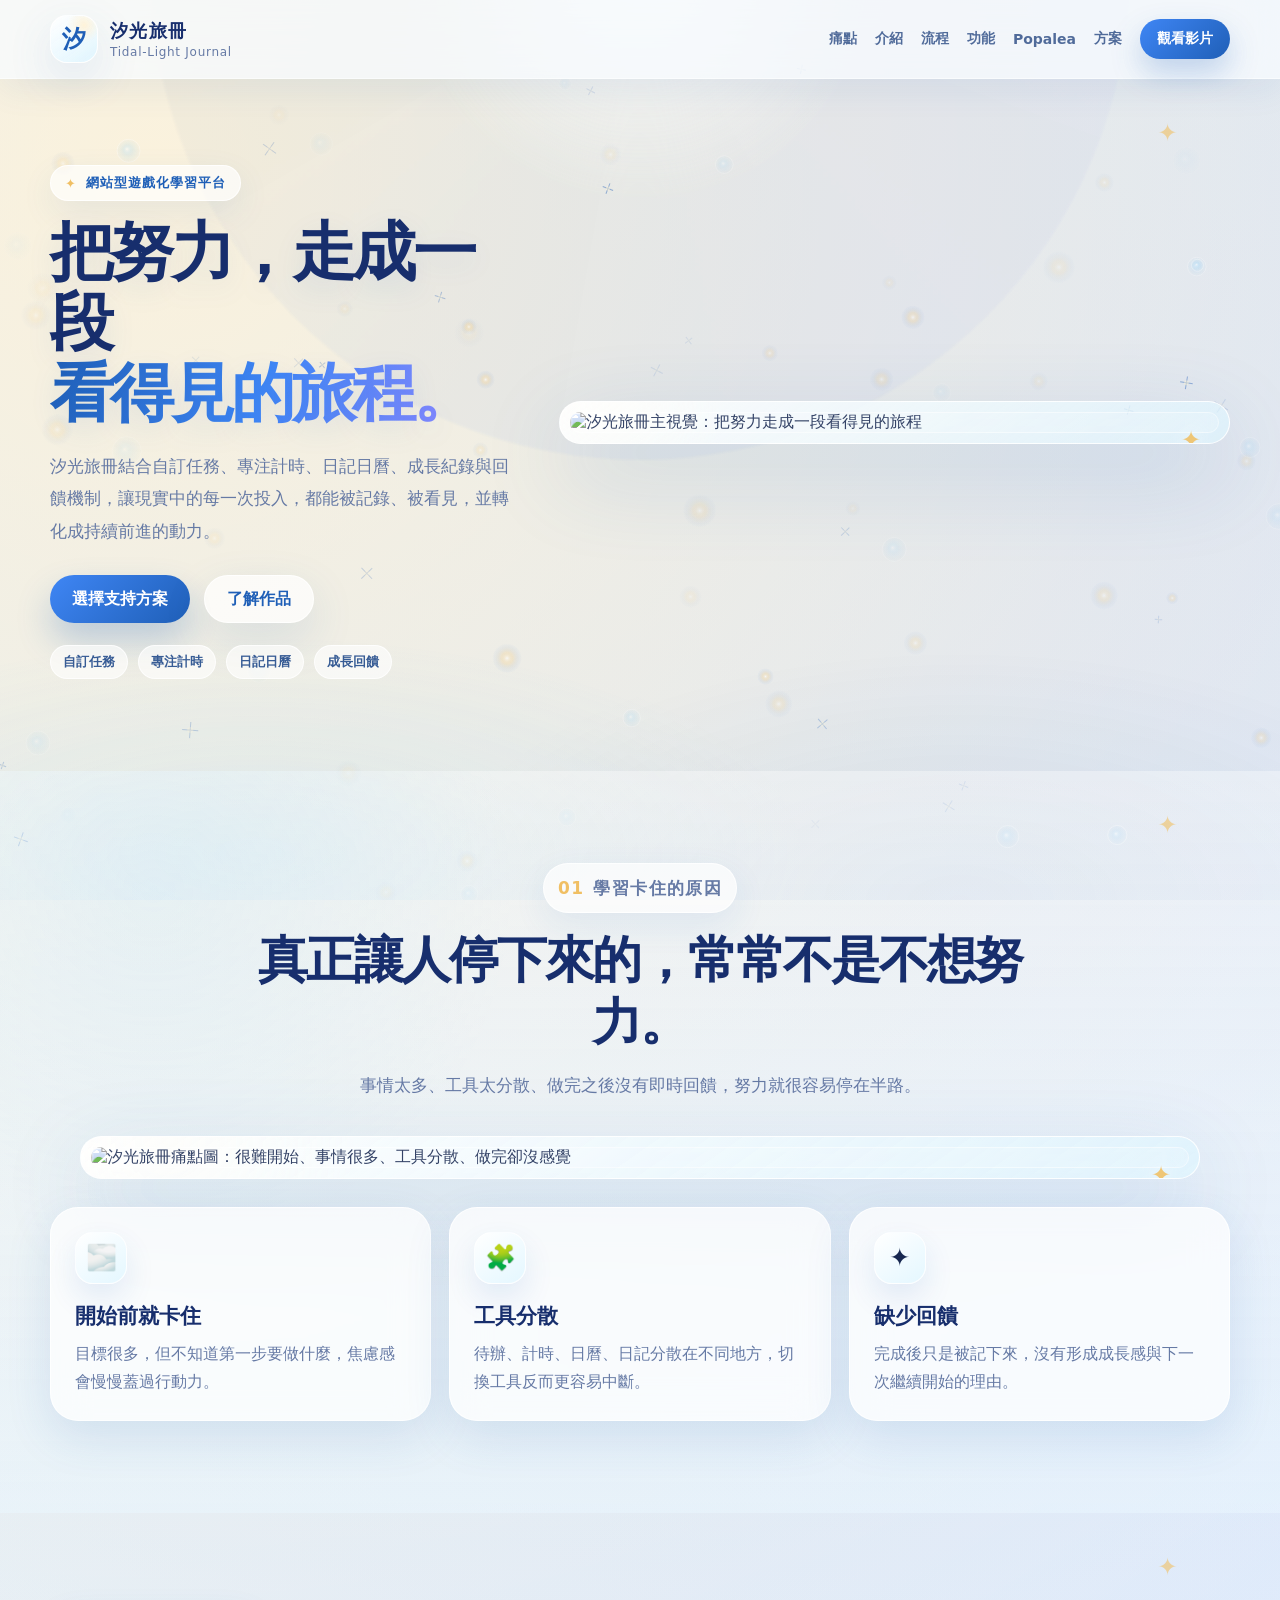
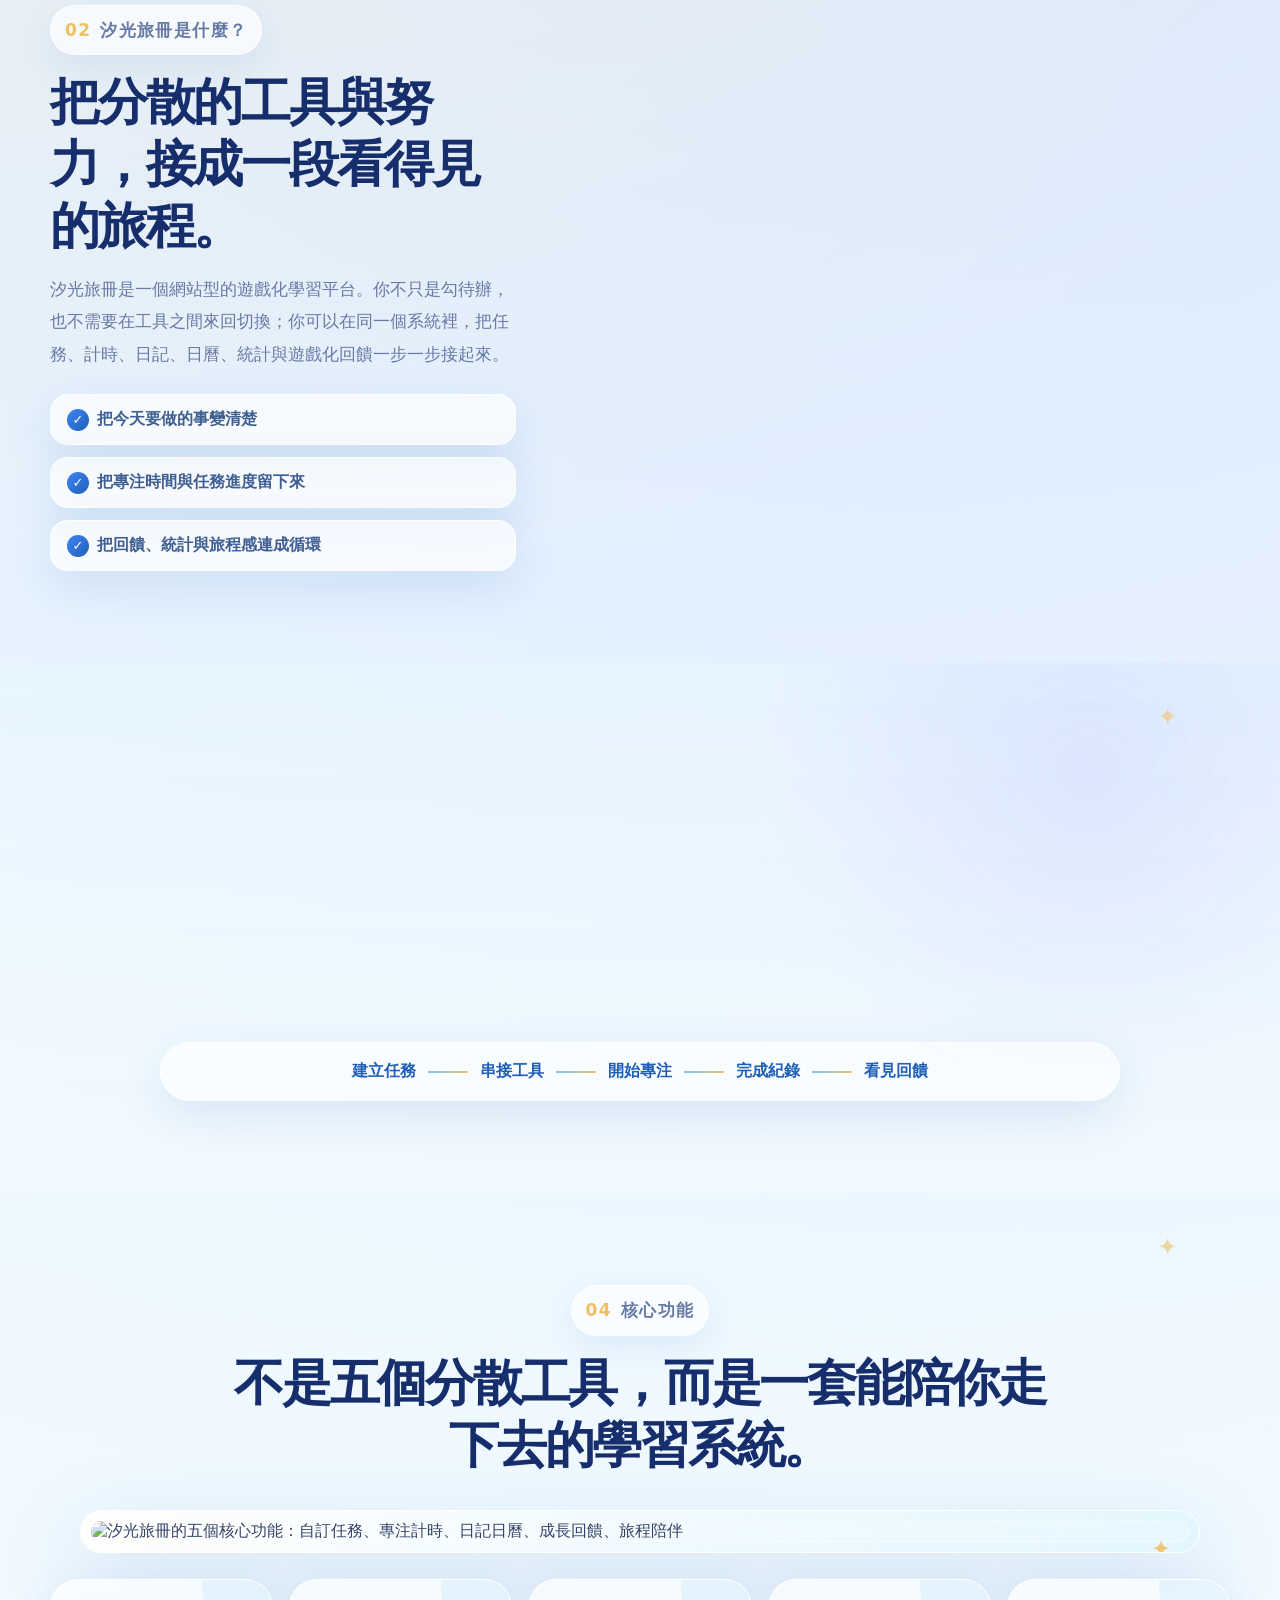
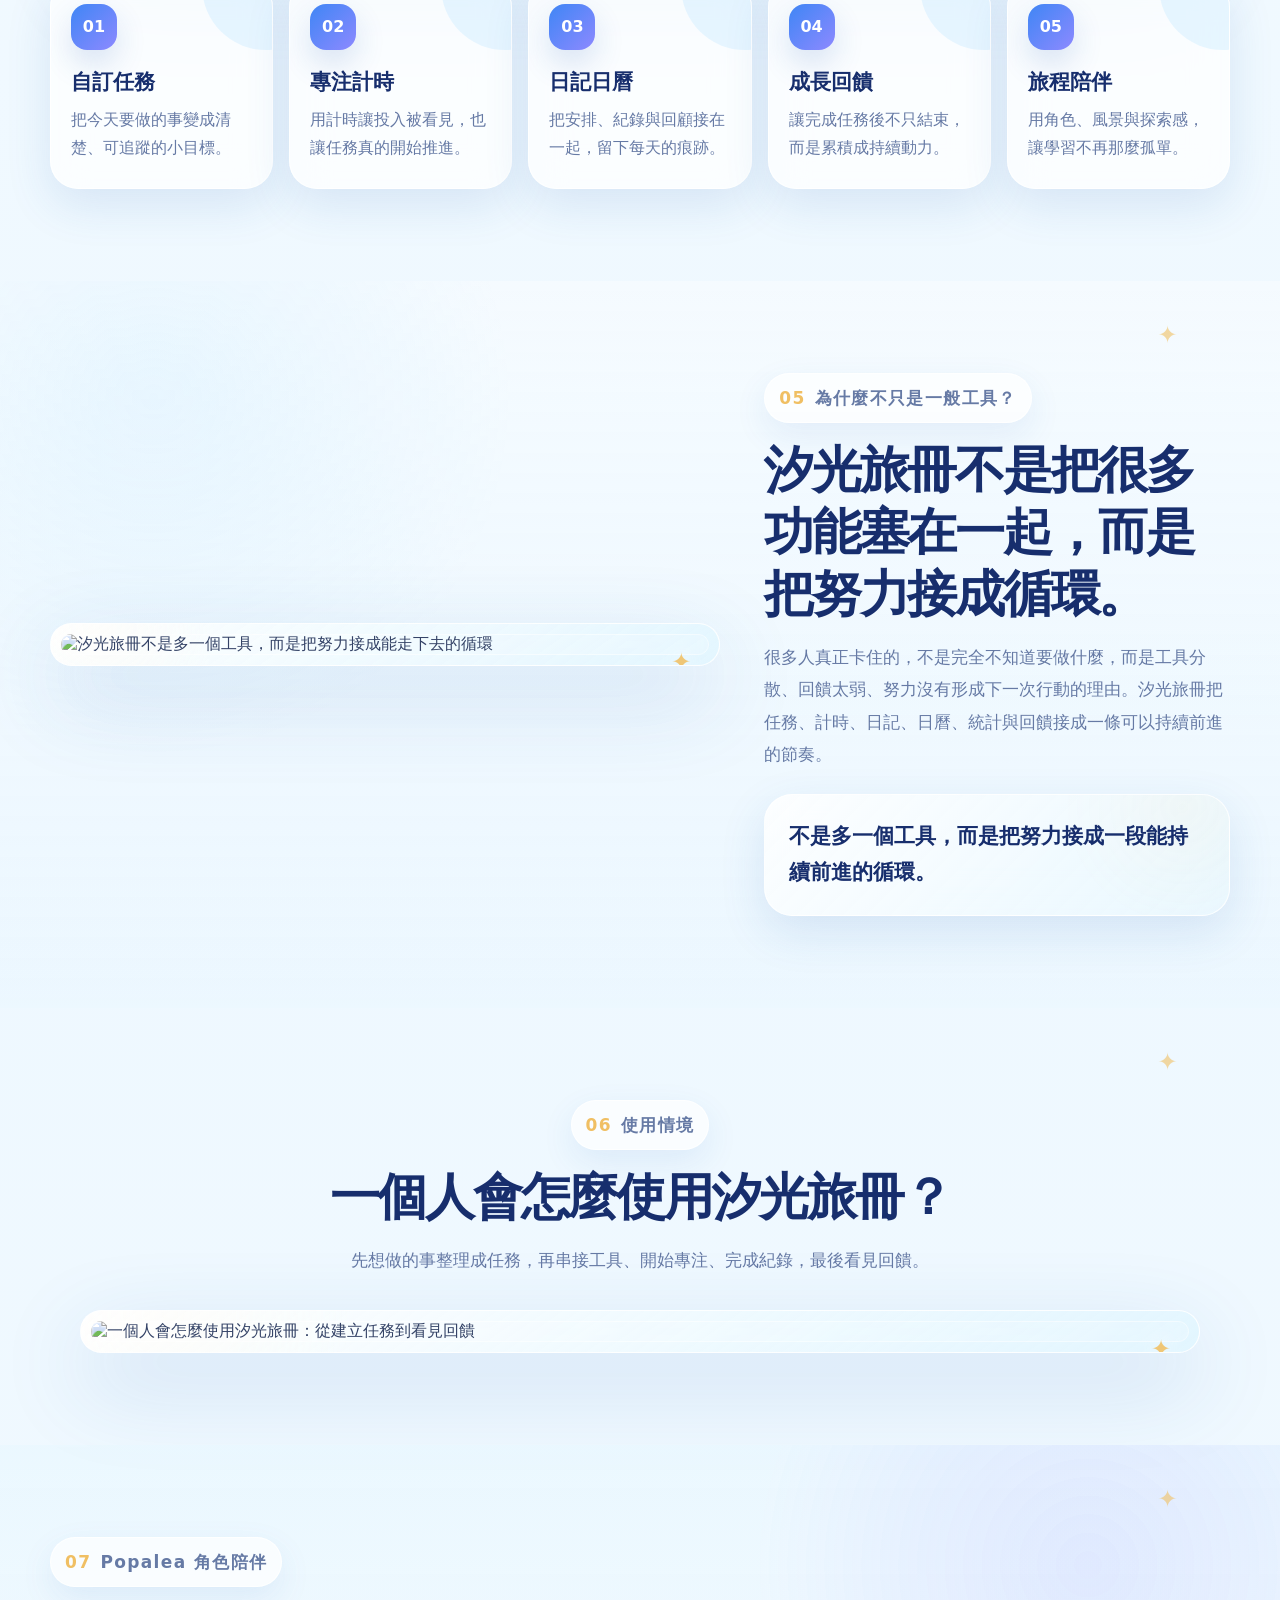
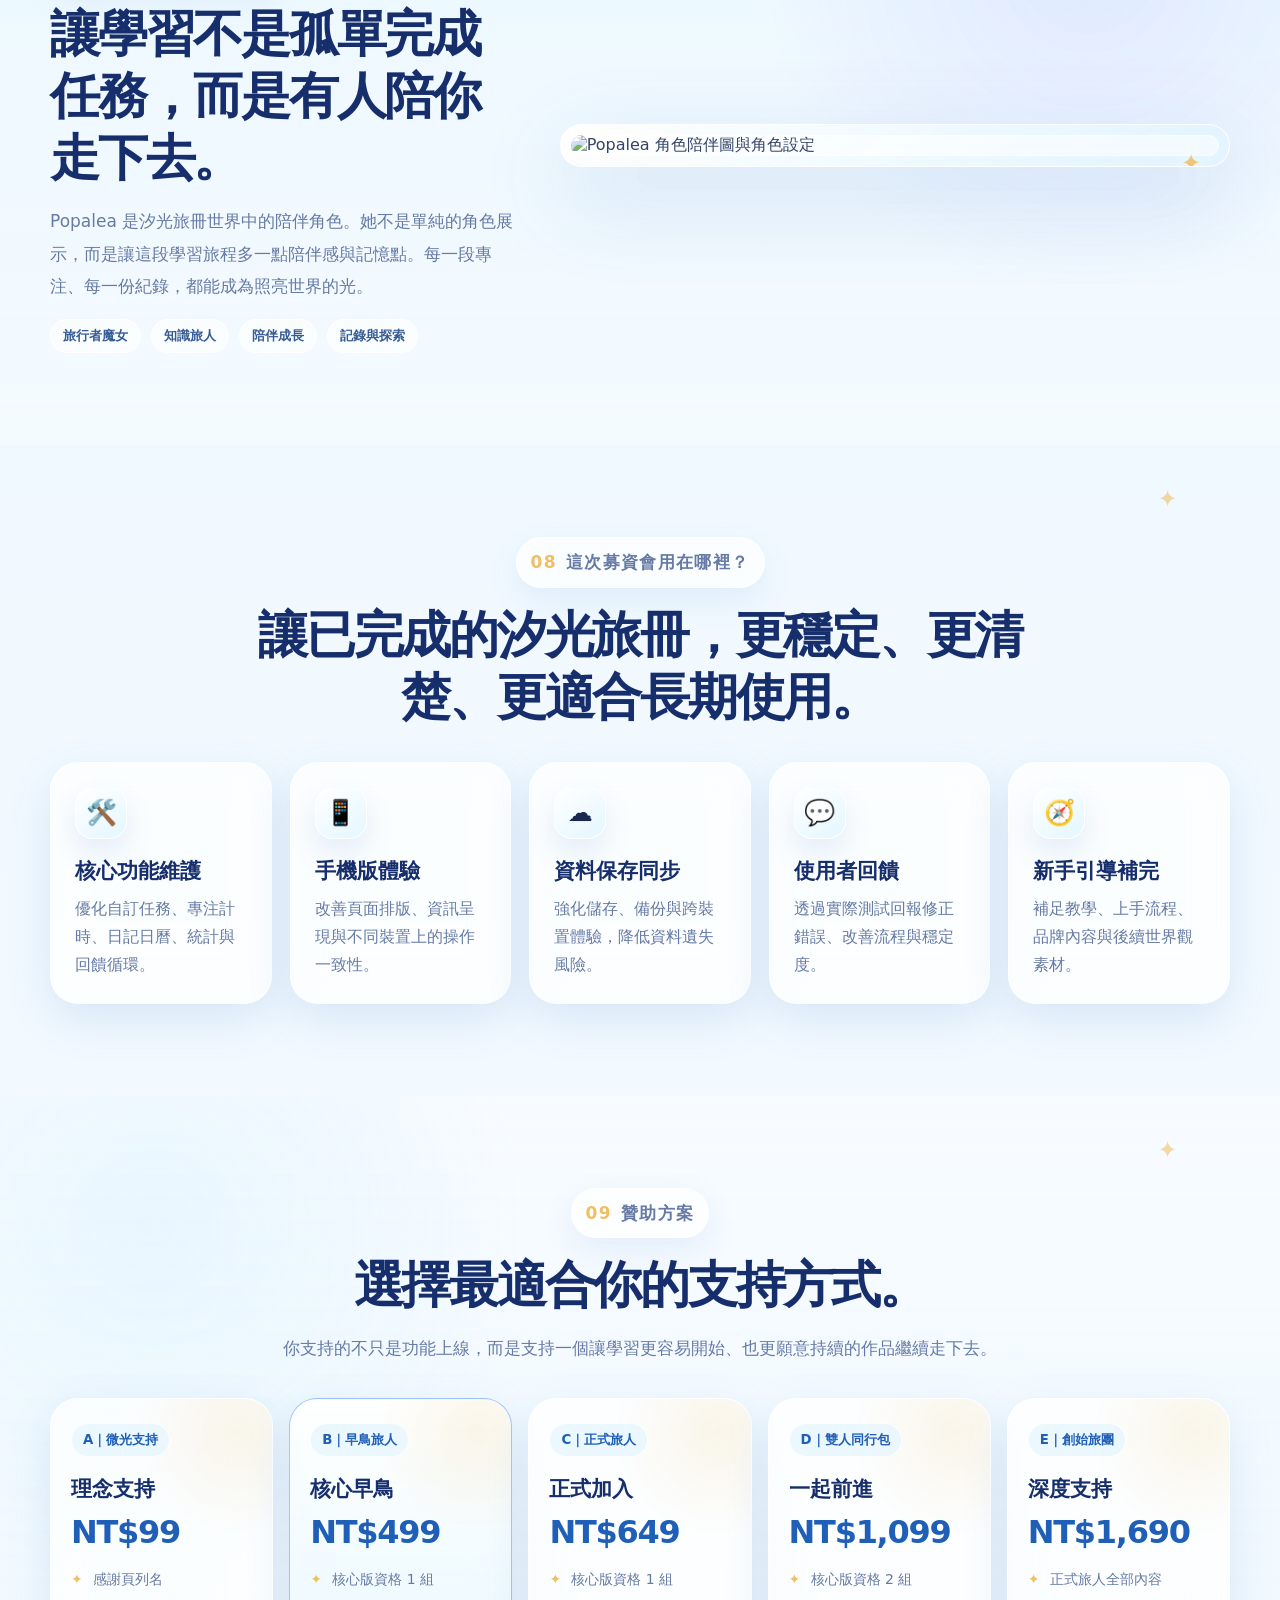
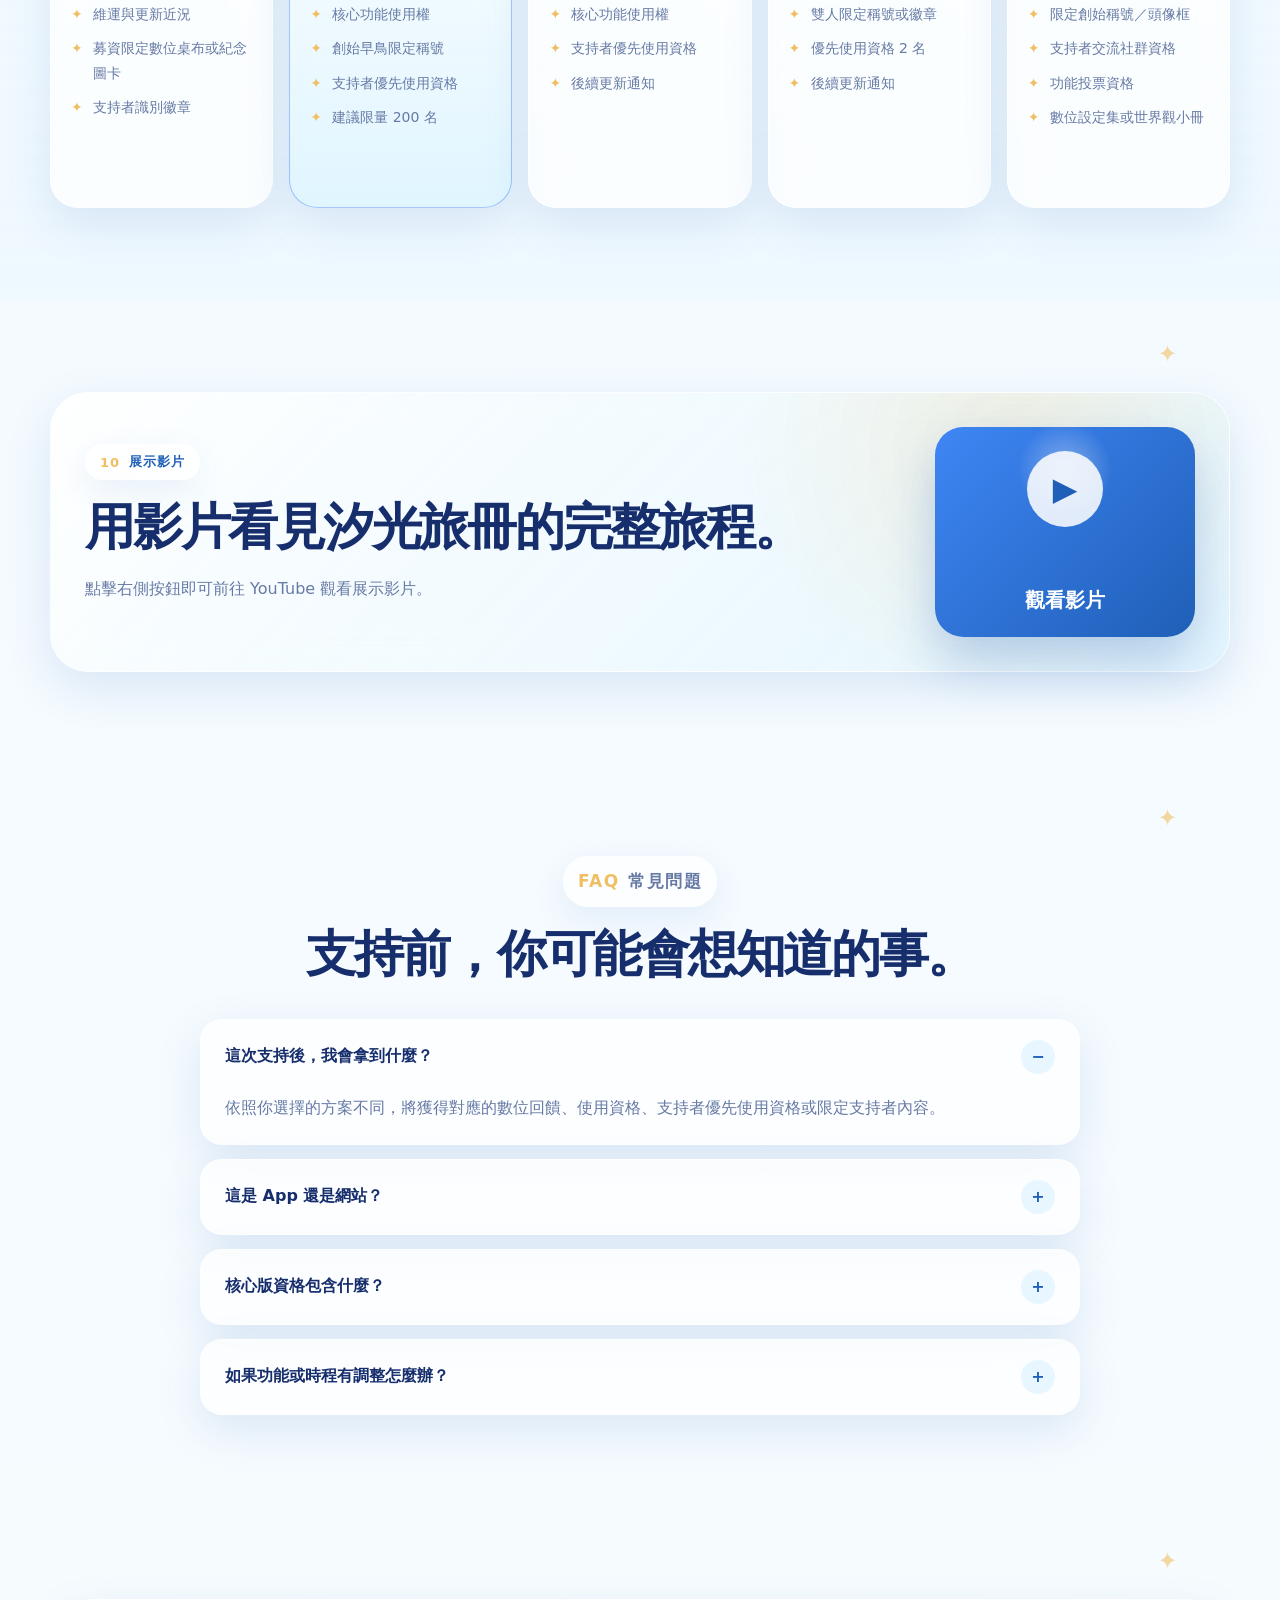
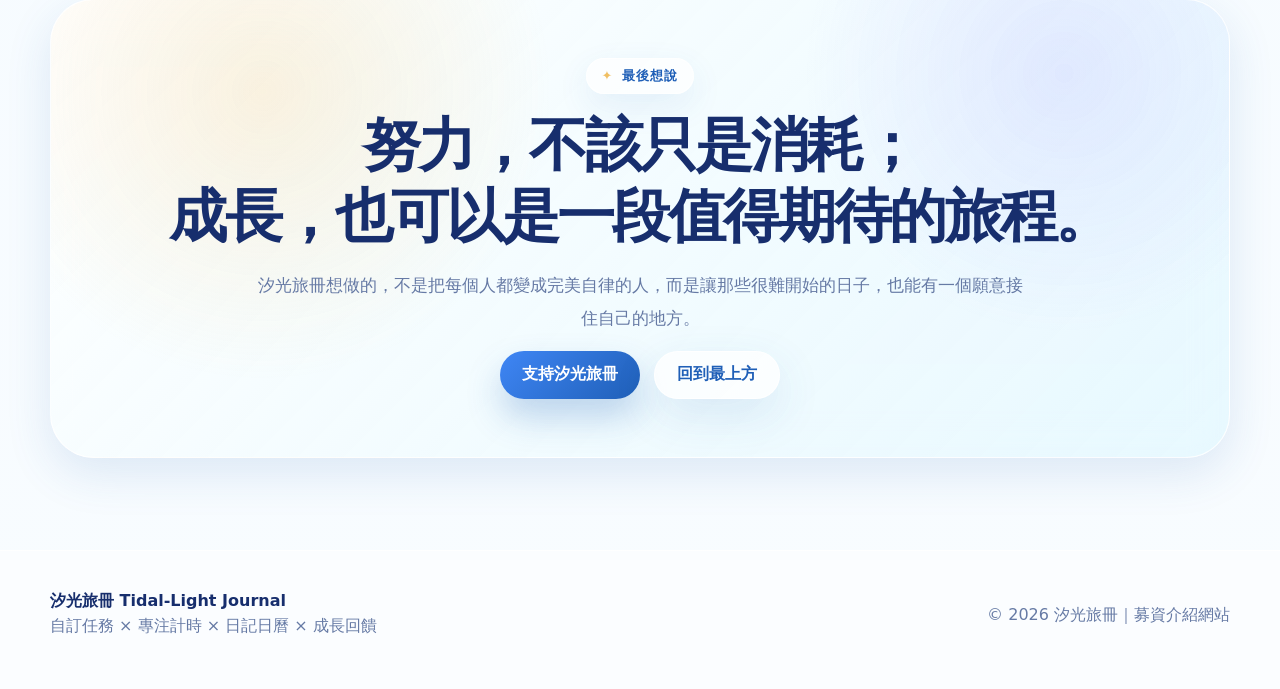
==== commit e423f447: "Update index.html" ====
--- a/index.html
+++ b/index.html
@@ -284,7 +284,7 @@
           <div class="video-copy">
             <p class="eyebrow"><span>10</span> 展示影片</p>
             <h2>用影片看見汐光旅冊的完整旅程。</h2>
-            <p>點擊右側按鈕即可前往 YouTube 觀看展示影片。之後如果你換影片，只要修改 HTML 裡的影片連結即可。</p>
+            <p>點擊右側按鈕即可前往 YouTube 觀看展示影片。</p>
           </div>
           <a class="video-play" href="https://youtu.be/FLQ63ZrJQX4" target="_blank" rel="noopener noreferrer" aria-label="觀看汐光旅冊展示影片">
             <span>▶</span>
